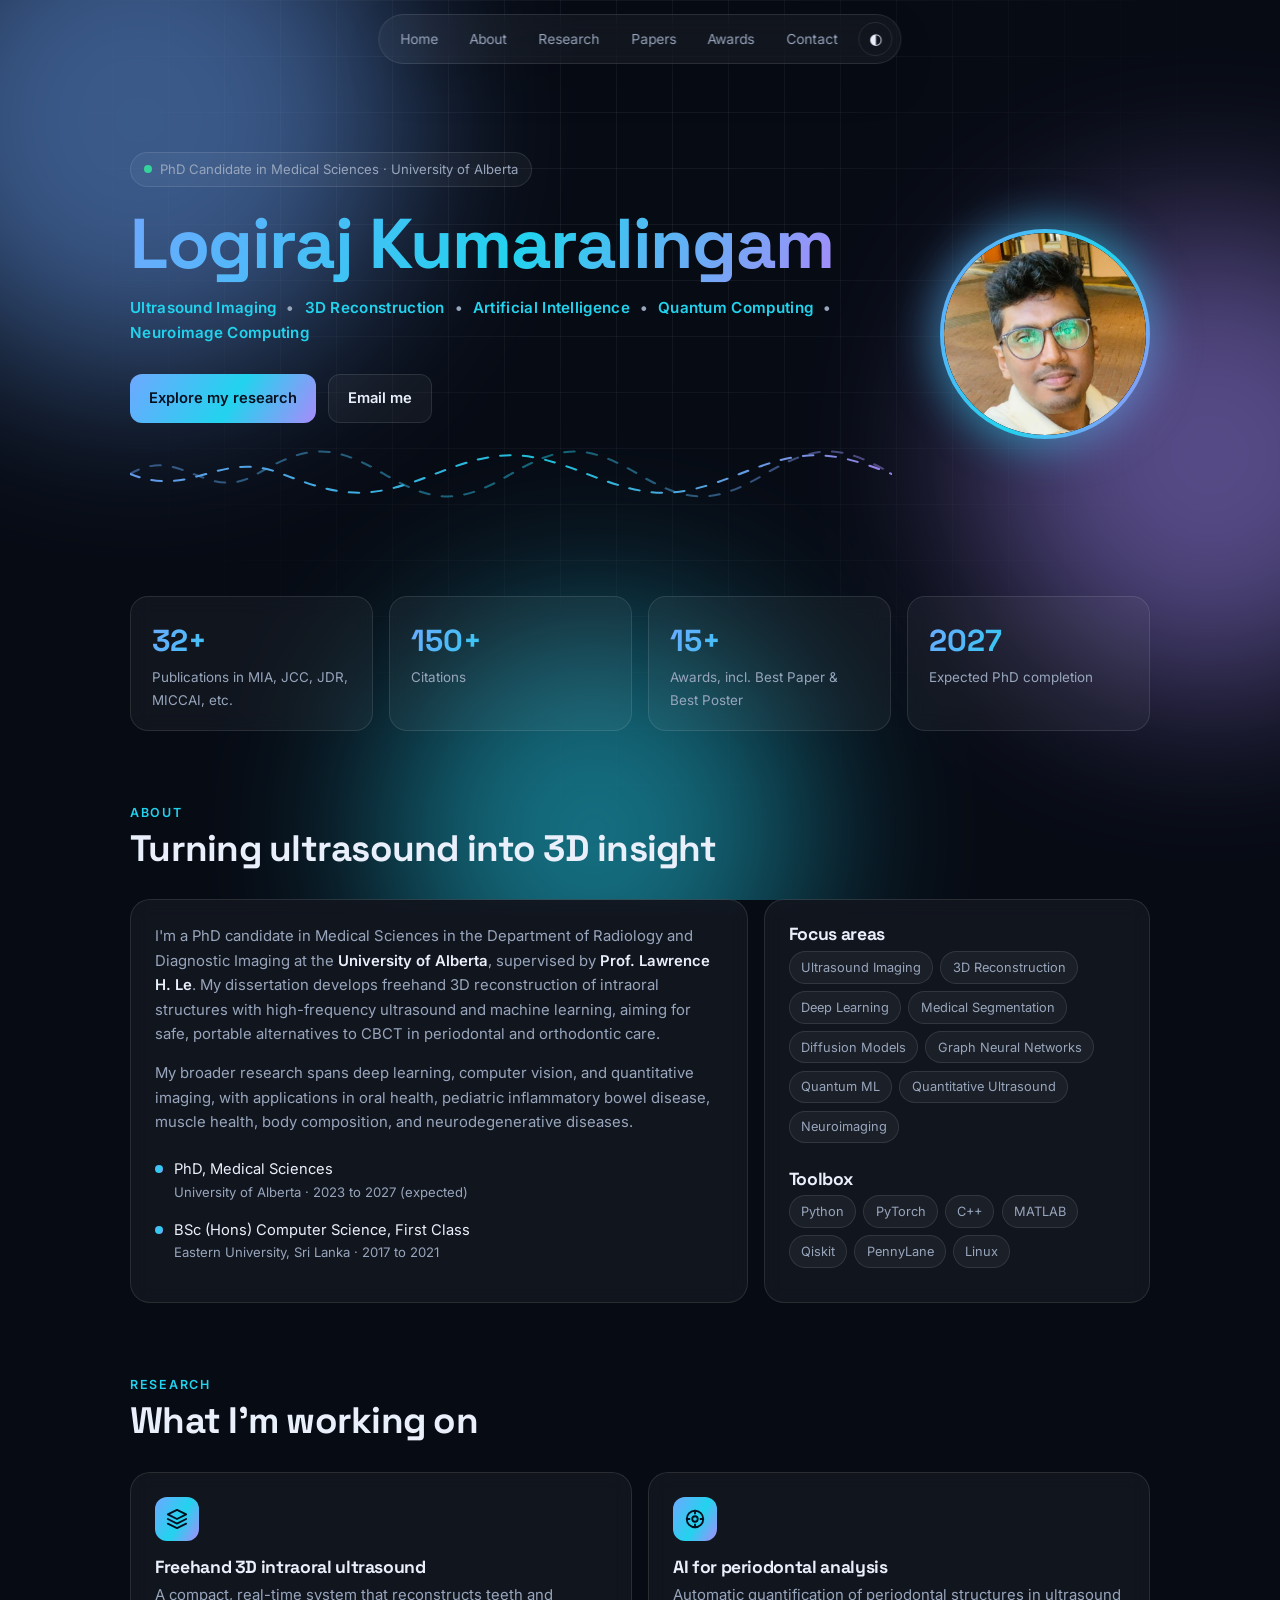
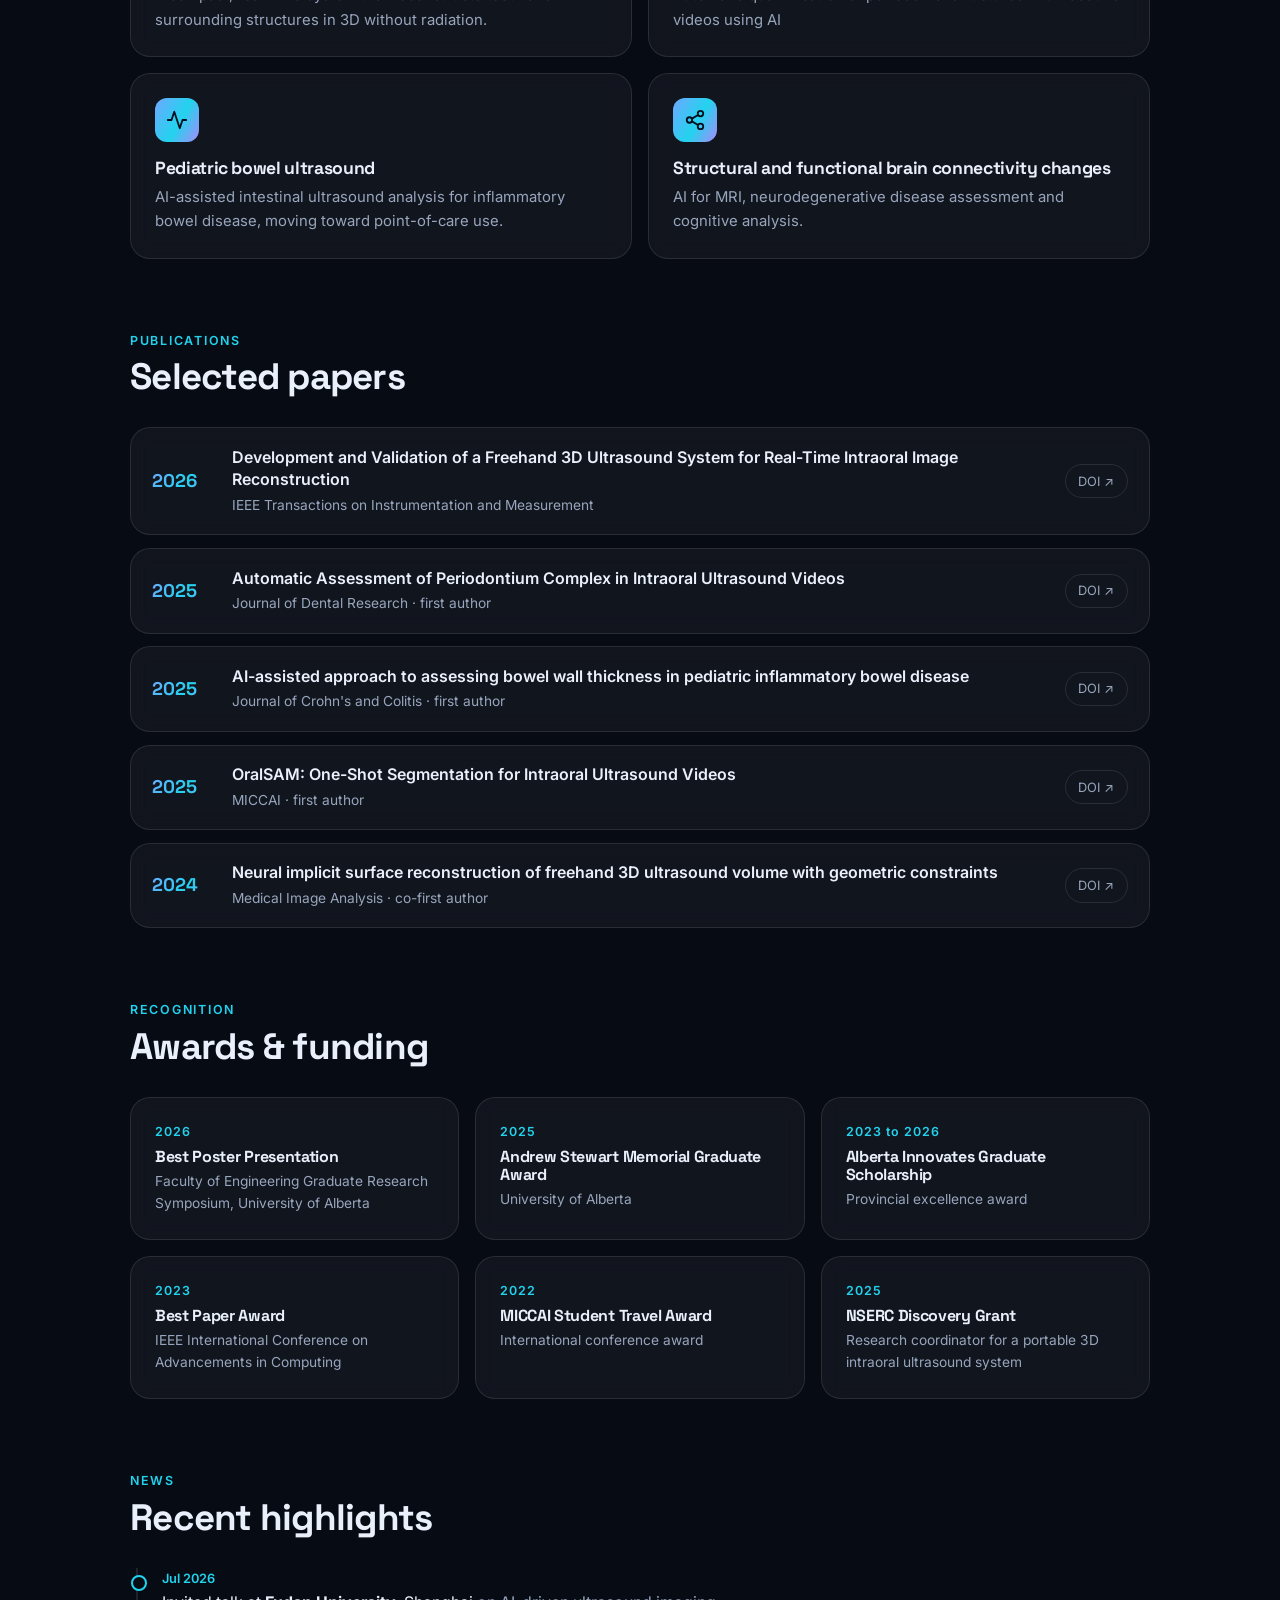
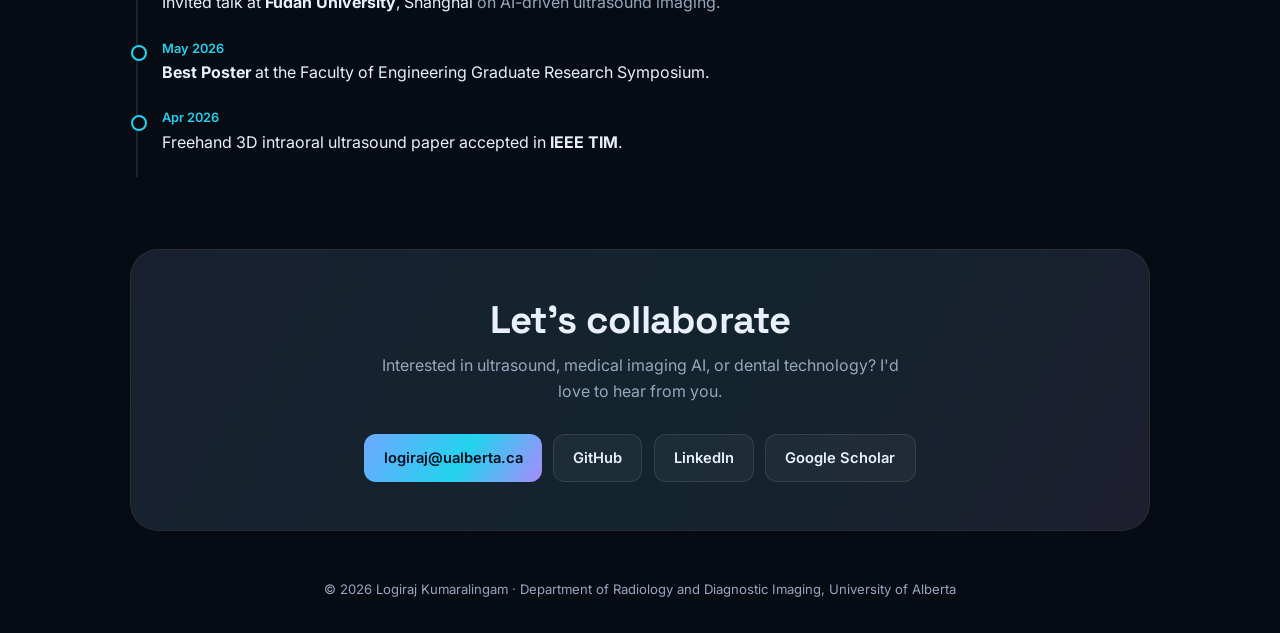
==== index.html @ ebb17bb2 "index.html" ====
<!DOCTYPE html>
<html lang="en" data-theme="dark">
<head>
  <meta charset="utf-8">
  <meta name="viewport" content="width=device-width, initial-scale=1">
  <title>Logiraj Kumaralingam | PhD Candidate, AI &amp; Ultrasound Imaging</title>
  <meta name="description" content="PhD candidate at the University of Alberta building AI-driven 3D ultrasound imaging for radiation-free dental and pediatric diagnostics.">
  <meta name="google-site-verification" content="google97b66a019ca4ea58.html">
  <meta property="og:title" content="Logiraj Kumaralingam | PhD Candidate">
  <meta property="og:description" content="AI-driven 3D ultrasound imaging at the University of Alberta.">
  <link rel="icon" href="data:image/svg+xml,<svg xmlns='http://www.w3.org/2000/svg' viewBox='0 0 100 100'><circle cx='50' cy='50' r='46' fill='%232563eb'/><path d='M22 50 C30 28 38 72 50 50 C62 28 70 72 78 50' stroke='white' stroke-width='7' stroke-linecap='round' fill='none'/></svg>">
  <link rel="preconnect" href="https://fonts.googleapis.com">
  <link rel="preconnect" href="https://fonts.gstatic.com" crossorigin>
  <link href="https://fonts.googleapis.com/css2?family=Inter:wght@400;500;600&family=Space+Grotesk:wght@500;700&display=swap" rel="stylesheet">
  <link rel="stylesheet" href="style.css">
  <script>
    try { var t = localStorage.getItem("theme"); if (t) document.documentElement.setAttribute("data-theme", t); } catch (e) {}
  </script>
</head>
<body>
  <div class="bg-mesh"><i></i></div>
  <div class="bg-grid"></div>

  <nav class="nav" aria-label="Main">
    <a class="link" href="#top">Home</a>
    <a class="link" href="#about">About</a>
    <a class="link" href="#research">Research</a>
    <a class="link" href="#publications">Papers</a>
    <a class="link hide-m" href="#recognition">Awards</a>
    <a class="link hide-m" href="#contact">Contact</a>
    <button class="theme" id="theme" aria-label="Toggle light and dark mode">&#9680;</button>
  </nav>

  <main class="wrap" id="top">

    <!-- HERO -->
    <header class="hero">
      <div>
        <span class="eyebrow"><span class="dot"></span> PhD Candidate in Medical Sciences &middot; University of Alberta</span>
        <h1><span class="grad-text">Logiraj Kumaralingam</span></h1>
        
         <p class="tagline">Ultrasound Imaging <span>&bull;</span> 3D Reconstruction <span>&bull;</span> Artificial Intelligence <span>&bull;</span> Quantum Computing <span>&bull;</span> Neuroimage Computing</p>
      
        <div class="cta">
          <a class="btn primary" href="#research">Explore my research</a>
          <a class="btn" href="mailto:logiraj@ualberta.ca">Email me</a>
        </div>
        <svg class="wave" viewBox="0 0 600 70" preserveAspectRatio="none" aria-hidden="true">
          <defs>
            <linearGradient id="wg" x1="0" x2="1">
              <stop offset="0" stop-color="#6ea8ff"/><stop offset="0.55" stop-color="#22d3ee"/><stop offset="1" stop-color="#a78bfa"/>
            </linearGradient>
          </defs>
          <path d="M0 35 C40 5 60 65 100 35 S160 5 200 35 S260 65 300 35 S360 5 400 35 S460 65 500 35 S560 5 600 35"/>
          <path d="M0 35 C50 60 70 10 120 35 S190 60 240 35 S310 10 360 35 S430 60 480 35 S550 10 600 35"/>
        </svg>
      </div>

      <div class="avatar reveal">
        <div class="ring">
          <div class="face"><span class="grad-text">LK</span><img src="avatar.jpg" alt="Logiraj Kumaralingam" onerror="this.style.display='none'"></div>
        </div>
      </div>
    </header>

  <div class="stats reveal">
    <div class="stat"><div class="n">32+</div><div class="l">Publications in MIA, JCC, JDR, MICCAI, etc.</div></div>
    <div class="stat"><div class="n">150+</div><div class="l">Citations</div></div>
    <div class="stat"><div class="n">15+</div><div class="l">Awards, incl. Best Paper &amp; Best Poster</div></div>
    <div class="stat"><div class="n">2027</div><div class="l">Expected PhD completion</div></div>
  </div>

    <!-- ABOUT -->
    <section id="about">
      <div class="sec-head reveal"><div class="kicker">About</div><h2>Turning ultrasound into 3D insight</h2></div>
      <div class="bento">
        <div class="card about reveal">
          <p>
            I'm a PhD candidate in Medical Sciences in the Department of Radiology and Diagnostic Imaging at the <b>University of Alberta</b>, supervised by
            <b>Prof. Lawrence H. Le</b>. My dissertation develops freehand 3D reconstruction of intraoral
            structures with high-frequency ultrasound and machine learning, aiming for safe, portable
            alternatives to CBCT in periodontal and orthodontic care.
          </p>
          <p>
            My broader research spans deep learning, computer vision, and quantitative imaging, with applications in oral health, pediatric inflammatory bowel disease, muscle health, body composition, and neurodegenerative diseases.
          </p>
          <ul class="edu">
            <li>PhD, Medical Sciences <small>University of Alberta &middot; 2023 to 2027 (expected)</small></li>
            <li>BSc (Hons) Computer Science, First Class <small>Eastern University, Sri Lanka &middot; 2017 to 2021</small></li>
          </ul>
        </div>
        <div class="card reveal">
          <h3>Focus areas</h3>
          <div class="chips">
            <span class="chip">Ultrasound Imaging</span>
            <span class="chip">3D Reconstruction</span>
            <span class="chip">Deep Learning</span>
            <span class="chip">Medical Segmentation</span>
            <span class="chip">Diffusion Models</span>
            <span class="chip">Graph Neural Networks</span>
            <span class="chip">Quantum ML</span>
            <span class="chip">Quantitative Ultrasound</span>
             <span class="chip">Neuroimaging</span>
          </div>
          <h3 style="margin-top:1.6rem">Toolbox</h3>
          <div class="chips">
            <span class="chip">Python</span><span class="chip">PyTorch</span><span class="chip">C++</span>
            <span class="chip">MATLAB</span><span class="chip">Qiskit</span><span class="chip">PennyLane</span><span class="chip">Linux</span>
          </div>
        </div>
      </div>
    </section>

    <!-- RESEARCH -->
    <section id="research">
      <div class="sec-head reveal"><div class="kicker">Research</div><h2>What I'm working on</h2></div>
      <div class="grid4">
        <article class="card reveal">
          <div class="icon"><svg viewBox="0 0 24 24" fill="none" stroke="currentColor" stroke-width="2" stroke-linecap="round" stroke-linejoin="round"><path d="M12 2 2 7l10 5 10-5-10-5z"/><path d="m2 17 10 5 10-5"/><path d="m2 12 10 5 10-5"/></svg></div>
          <h3>Freehand 3D intraoral ultrasound</h3>
          <p>A compact, real-time system that reconstructs teeth and surrounding structures in 3D without radiation.</p>
        </article>
        <article class="card reveal">
          <div class="icon"><svg viewBox="0 0 24 24" fill="none" stroke="currentColor" stroke-width="2" stroke-linecap="round" stroke-linejoin="round"><circle cx="12" cy="12" r="9"/><circle cx="12" cy="12" r="3"/><path d="M12 3v3M12 18v3M3 12h3M18 12h3"/></svg></div>
          <h3>AI for periodontal analysis</h3>
          <p>Automatic quantification of periodontal structures in ultrasound videos using AI</p>
        </article>
        <article class="card reveal">
          <div class="icon"><svg viewBox="0 0 24 24" fill="none" stroke="currentColor" stroke-width="2" stroke-linecap="round" stroke-linejoin="round"><path d="M22 12h-4l-3 9L9 3l-3 9H2"/></svg></div>
          <h3>Pediatric bowel ultrasound</h3>
          <p>AI-assisted intestinal ultrasound analysis for inflammatory bowel disease, moving toward point-of-care use.</p>
        </article>
        <article class="card reveal">
          <div class="icon"><svg viewBox="0 0 24 24" fill="none" stroke="currentColor" stroke-width="2" stroke-linecap="round" stroke-linejoin="round"><circle cx="6" cy="12" r="3"/><circle cx="18" cy="5" r="3"/><circle cx="18" cy="19" r="3"/><path d="m8.6 13.5 6.8 4M15.4 6.5l-6.8 4"/></svg></div>
          <h3>Structural and functional brain connectivity changes </h3>
          <p>AI for MRI, neurodegenerative disease assessment and cognitive analysis.</p>
        </article>
      </div>
    </section>

    <!-- PUBLICATIONS -->
    <section id="publications">
      <div class="sec-head reveal"><div class="kicker">Publications</div><h2>Selected papers</h2></div>
      <div class="pubs">
        <a class="card pub reveal" href="https://doi.org/10.1109/TIM.2026.3690813" target="_blank" rel="noopener">
          <div class="yr">2026</div>
          <div><div class="t">Development and Validation of a Freehand 3D Ultrasound System for Real-Time Intraoral Image Reconstruction</div>
          <div class="v">IEEE Transactions on Instrumentation and Measurement</div></div>
          <span class="go">DOI &#8599;</span>
        </a>
        <a class="card pub reveal" href="https://doi.org/10.1177/00220345251387713" target="_blank" rel="noopener">
          <div class="yr">2025</div>
          <div><div class="t">Automatic Assessment of Periodontium Complex in Intraoral Ultrasound Videos</div>
          <div class="v">Journal of Dental Research &middot; first author</div></div>
          <span class="go">DOI &#8599;</span>
        </a>
        <a class="card pub reveal" href="https://doi.org/10.1093/ecco-jcc/jjaf037" target="_blank" rel="noopener">
          <div class="yr">2025</div>
          <div><div class="t">AI-assisted approach to assessing bowel wall thickness in pediatric inflammatory bowel disease</div>
          <div class="v">Journal of Crohn's and Colitis &middot; first author</div></div>
          <span class="go">DOI &#8599;</span>
        </a>
        <a class="card pub reveal" href="https://doi.org/10.1007/978-3-032-04981-0_37" target="_blank" rel="noopener">
          <div class="yr">2025</div>
          <div><div class="t">OralSAM: One-Shot Segmentation for Intraoral Ultrasound Videos</div>
          <div class="v">MICCAI &middot; first author</div></div>
          <span class="go">DOI &#8599;</span>
        </a>
        <a class="card pub reveal" href="https://doi.org/10.1016/j.media.2024.103305" target="_blank" rel="noopener">
          <div class="yr">2024</div>
          <div><div class="t">Neural implicit surface reconstruction of freehand 3D ultrasound volume with geometric constraints</div>
          <div class="v">Medical Image Analysis &middot; co-first author</div></div>
          <span class="go">DOI &#8599;</span>
        </a>
      </div>
    </section>

    <!-- RECOGNITION -->
    <section id="recognition">
      <div class="sec-head reveal"><div class="kicker">Recognition</div><h2>Awards &amp; funding</h2></div>
      <div class="recog">
        <div class="card reveal"><div class="y">2026</div><h3>Best Poster Presentation</h3><p>Faculty of Engineering Graduate Research Symposium, University of Alberta</p></div>
        <div class="card reveal"><div class="y">2025</div><h3>Andrew Stewart Memorial Graduate Award</h3><p>University of Alberta</p></div>
        <div class="card reveal"><div class="y">2023 to 2026</div><h3>Alberta Innovates Graduate Scholarship</h3><p>Provincial excellence award</p></div>
        <div class="card reveal"><div class="y">2023</div><h3>Best Paper Award</h3><p>IEEE International Conference on Advancements in Computing</p></div>
        <div class="card reveal"><div class="y">2022</div><h3>MICCAI Student Travel Award</h3><p>International conference award</p></div>
        <div class="card reveal"><div class="y">2025</div><h3>NSERC Discovery Grant</h3><p>Research coordinator for a portable 3D intraoral ultrasound system</p></div>
      </div>
    </section>

    <!-- NEWS -->
    <section id="news">
      <div class="sec-head reveal"><div class="kicker">News</div><h2>Recent highlights</h2></div>
      <ul class="news reveal">
        <li><div class="d">Jul 2026</div><div class="x">Invited talk at <b>Fudan University</b>, Shanghai <span>on AI-driven ultrasound imaging.</span></div></li>
        <li><div class="d">May 2026</div><div class="x"><b>Best Poster</b> at the Faculty of Engineering Graduate Research Symposium.</div></li>
        <li><div class="d">Apr 2026</div><div class="x">Freehand 3D intraoral ultrasound paper accepted in <b>IEEE TIM</b>.</div></li>
      </ul>
    </section>

    <!-- CONTACT -->
    <section id="contact">
      <div class="contact reveal">
        <h2>Let's collaborate</h2>
        <p>Interested in ultrasound, medical imaging AI, or dental technology? I'd love to hear from you.</p>
        <div class="cta">
          <a class="btn primary" href="mailto:logiraj@ualberta.ca">logiraj@ualberta.ca</a>
          <a class="btn" href="https://github.com/BioMedCom" target="_blank" rel="noopener">GitHub</a>
          <a class="btn" href="https://www.linkedin.com/in/logiraj" target="_blank" rel="noopener">LinkedIn</a>
          <a class="btn" href="https://scholar.google.com/scholar?q=Logiraj+Kumaralingam" target="_blank" rel="noopener">Google Scholar</a>
        </div>
      </div>
    </section>
  </main>

  <footer>&copy; 2026 Logiraj Kumaralingam &middot; Department of Radiology and Diagnostic Imaging, University of Alberta</footer>

  <script>
    // Theme toggle
    var root = document.documentElement;
    document.getElementById("theme").addEventListener("click", function () {
      var next = root.getAttribute("data-theme") === "dark" ? "light" : "dark";
      root.setAttribute("data-theme", next);
      try { localStorage.setItem("theme", next); } catch (e) {}
    });
    // Scroll reveal
    var els = document.querySelectorAll(".reveal");
    if ("IntersectionObserver" in window) {
      var io = new IntersectionObserver(function (entries) {
        entries.forEach(function (e) { if (e.isIntersecting) { e.target.classList.add("in"); io.unobserve(e.target); } });
      }, { threshold: 0.12 });
      els.forEach(function (el) { io.observe(el); });
    } else { els.forEach(function (el) { el.classList.add("in"); }); }
  </script>
</body>
</html>
---- style.css ----
:root {
  --bg: #070b14;
  --bg-2: #0c1322;
  --card: rgba(255, 255, 255, 0.045);
  --card-hover: rgba(255, 255, 255, 0.08);
  --border: rgba(255, 255, 255, 0.10);
  --text: #eaf0fb;
  --muted: #98a6bd;
  --a1: #6ea8ff;
  --a2: #22d3ee;
  --a3: #a78bfa;
  --grad: linear-gradient(120deg, var(--a1), var(--a2) 55%, var(--a3));
  --shadow: 0 20px 50px -20px rgba(0, 0, 0, 0.6);
}
:root[data-theme="light"] {
  --bg: #f6f8fc;
  --bg-2: #ffffff;
  --card: rgba(255, 255, 255, 0.75);
  --card-hover: #ffffff;
  --border: rgba(20, 30, 60, 0.10);
  --text: #121a2b;
  --muted: #56627a;
  --a1: #2563eb;
  --a2: #0891b2;
  --a3: #7c3aed;
  --shadow: 0 20px 40px -24px rgba(30, 50, 100, 0.35);
}

* { box-sizing: border-box; margin: 0; padding: 0; }
html { scroll-behavior: smooth; scroll-padding-top: 80px; }
body {
  font-family: "Inter", system-ui, -apple-system, "Segoe UI", Roboto, sans-serif;
  background: var(--bg);
  color: var(--text);
  line-height: 1.65;
  -webkit-font-smoothing: antialiased;
  overflow-x: hidden;
}
h1, h2, h3 { font-family: "Space Grotesk", "Inter", sans-serif; letter-spacing: -0.02em; line-height: 1.15; }
a { color: inherit; text-decoration: none; }

/* Animated mesh background */
.bg-mesh { position: fixed; inset: 0; z-index: -1; overflow: hidden; background: var(--bg); }
.bg-mesh::before, .bg-mesh::after, .bg-mesh i {
  content: ""; position: absolute; border-radius: 50%; filter: blur(90px); opacity: 0.5;
}
.bg-mesh::before { width: 520px; height: 520px; background: var(--a1); top: -140px; left: -120px; animation: float 18s ease-in-out infinite; }
.bg-mesh::after { width: 460px; height: 460px; background: var(--a3); top: 25%; right: -160px; animation: float 22s ease-in-out infinite reverse; }
.bg-mesh i { width: 420px; height: 420px; background: var(--a2); bottom: -140px; left: 30%; animation: float 26s ease-in-out infinite; }
:root[data-theme="light"] .bg-mesh::before,
:root[data-theme="light"] .bg-mesh::after,
:root[data-theme="light"] .bg-mesh i { opacity: 0.22; }
.bg-grid {
  position: fixed; inset: 0; z-index: -1; pointer-events: none;
  background-image: linear-gradient(var(--border) 1px, transparent 1px), linear-gradient(90deg, var(--border) 1px, transparent 1px);
  background-size: 56px 56px;
  mask-image: radial-gradient(ellipse at 50% 20%, #000 10%, transparent 70%);
  -webkit-mask-image: radial-gradient(ellipse at 50% 20%, #000 10%, transparent 70%);
  opacity: 0.55;
}
@keyframes float { 0%,100% { transform: translate(0,0) scale(1); } 50% { transform: translate(40px, 30px) scale(1.08); } }

/* Nav */
.nav {
  position: fixed; top: 14px; left: 50%; transform: translateX(-50%); z-index: 50;
  display: flex; align-items: center; gap: 0.25rem;
  padding: 0.4rem 0.5rem; border-radius: 999px;
  background: var(--card); border: 1px solid var(--border);
  backdrop-filter: blur(16px); -webkit-backdrop-filter: blur(16px);
  box-shadow: var(--shadow); max-width: calc(100vw - 24px);
}
.nav a.link { padding: 0.4rem 0.85rem; border-radius: 999px; font-size: 0.86rem; color: var(--muted); transition: 0.2s; white-space: nowrap; }
.nav a.link:hover, .nav a.link.active { color: var(--text); background: var(--card-hover); }
.nav .theme {
  margin-left: 0.2rem; width: 34px; height: 34px; border-radius: 50%; border: 1px solid var(--border);
  background: transparent; color: var(--text); cursor: pointer; font-size: 0.95rem;
}
.nav .theme:hover { background: var(--card-hover); }

.wrap { max-width: 1060px; margin: 0 auto; padding: 0 1.25rem; }

/* Hero */
.hero { padding: 9.5rem 0 3rem; display: grid; grid-template-columns: 1fr auto; gap: 3rem; align-items: center; }
.eyebrow {
  display: inline-flex; align-items: center; gap: 0.5rem; font-size: 0.82rem; color: var(--muted);
  padding: 0.35rem 0.8rem; border: 1px solid var(--border); border-radius: 999px; background: var(--card);
}
.dot { width: 8px; height: 8px; border-radius: 50%; background: #34d399; box-shadow: 0 0 0 0 rgba(52,211,153,.6); animation: pulse 2s infinite; }
@keyframes pulse { 70% { box-shadow: 0 0 0 9px rgba(52,211,153,0); } 100% { box-shadow: 0 0 0 0 rgba(52,211,153,0); } }
.hero h1 { font-size: clamp(2.5rem, 7vw, 4.4rem); margin: 1.1rem 0 0.6rem; }
.grad-text { background: var(--grad); -webkit-background-clip: text; background-clip: text; color: transparent; }
.hero .sub { font-size: clamp(1.05rem, 2.2vw, 1.3rem); color: var(--muted); max-width: 640px; }
.hero .sub b { color: var(--text); font-weight: 600; }
.cta { display: flex; flex-wrap: wrap; gap: 0.7rem; margin-top: 1.8rem; }
.btn {
  display: inline-flex; align-items: center; gap: 0.5rem; padding: 0.7rem 1.2rem; border-radius: 12px;
  font-size: 0.92rem; font-weight: 600; border: 1px solid var(--border); background: var(--card); transition: 0.25s;
}
.btn:hover { transform: translateY(-2px); background: var(--card-hover); border-color: var(--a1); }
.btn.primary { background: var(--grad); color: #04101f; border: none; }
.btn.primary:hover { filter: brightness(1.08); box-shadow: 0 10px 30px -10px var(--a1); }

.tagline { margin: 0.2rem 0 1rem; font-weight: 600; font-size: 0.95rem; color: var(--a2); letter-spacing: 0.02em; }
.tagline span { color: var(--muted); margin: 0 0.35rem; }

.avatar { position: relative; width: 210px; height: 210px; }
.avatar::before {
  content: ""; position: absolute; inset: -8px; border-radius: 50%; background: var(--grad); filter: blur(22px); opacity: 0.55;
}
.avatar .ring {
  position: relative; width: 100%; height: 100%; border-radius: 50%; padding: 4px; background: var(--grad);
}
.avatar .face {
  width: 100%; height: 100%; border-radius: 50%; background: var(--bg-2); display: grid; place-items: center;
  font-family: "Space Grotesk", sans-serif; font-size: 3.6rem; font-weight: 700; overflow: hidden;
}
.avatar .face { position: relative; }
.avatar img { position: absolute; inset: 0; width: 100%; height: 100%; object-fit: cover; border-radius: 50%; }

.wave { width: 100%; height: 70px; margin-top: 1rem; opacity: 0.9; }
.wave path { fill: none; stroke: url(#wg); stroke-width: 2; stroke-linecap: round; stroke-dasharray: 8 10; animation: dash 3s linear infinite; }
.wave path:nth-child(2) { opacity: 0.5; animation-duration: 5s; }
@keyframes dash { to { stroke-dashoffset: -180; } }

/* Stats */
.stats { display: grid; grid-template-columns: repeat(4, 1fr); gap: 1rem; margin-top: 2rem; }
.stat { padding: 1.2rem 1.3rem; border-radius: 18px; background: var(--card); border: 1px solid var(--border); backdrop-filter: blur(10px); }
.stat .n { font-family: "Space Grotesk", sans-serif; font-size: 1.9rem; font-weight: 700; background: var(--grad); -webkit-background-clip: text; background-clip: text; color: transparent; }
.stat .l { font-size: 0.84rem; color: var(--muted); }

/* Sections */
section { padding: 4.5rem 0 0; }
.sec-head { margin-bottom: 1.8rem; }
.sec-head .kicker { font-size: 0.78rem; text-transform: uppercase; letter-spacing: 0.14em; color: var(--a2); font-weight: 600; }
.sec-head h2 { font-size: clamp(1.7rem, 4vw, 2.3rem); margin-top: 0.3rem; }

.card {
  background: var(--card); border: 1px solid var(--border); border-radius: 20px; padding: 1.5rem;
  backdrop-filter: blur(10px); -webkit-backdrop-filter: blur(10px); transition: 0.3s;
}
.card:hover { transform: translateY(-4px); background: var(--card-hover); border-color: color-mix(in srgb, var(--a1) 50%, var(--border)); }

/* About bento */
.bento { display: grid; grid-template-columns: 1.6fr 1fr; gap: 1rem; }
.bento .about p { color: var(--muted); margin-bottom: 0.9rem; }
.bento .about p b { color: var(--text); font-weight: 600; }
.bento h3 { font-size: 1.05rem; margin-bottom: 0.9rem; }
.chips { display: flex; flex-wrap: wrap; gap: 0.45rem; }
.chip { font-size: 0.8rem; padding: 0.3rem 0.7rem; border-radius: 999px; border: 1px solid var(--border); background: var(--card); color: var(--muted); }
.edu { list-style: none; margin-top: 1.4rem; }
.edu li { position: relative; padding-left: 1.2rem; margin-bottom: 0.9rem; font-size: 0.92rem; }
.edu li::before { content: ""; position: absolute; left: 0; top: 0.55em; width: 8px; height: 8px; border-radius: 50%; background: var(--grad); }
.edu small { display: block; color: var(--muted); font-size: 0.82rem; }

/* Research */
.grid4 { display: grid; grid-template-columns: repeat(2, 1fr); gap: 1rem; }
.icon { width: 44px; height: 44px; border-radius: 12px; display: grid; place-items: center; background: var(--grad); color: #04101f; margin-bottom: 1rem; }
.icon svg { width: 22px; height: 22px; }
.card h3 { font-size: 1.1rem; margin-bottom: 0.4rem; }
.card p { color: var(--muted); font-size: 0.93rem; }

/* Publications */
.pubs { display: grid; gap: 0.8rem; }
.pub { display: grid; grid-template-columns: 64px 1fr auto; gap: 1rem; align-items: center; padding: 1.1rem 1.3rem; }
.pub .yr { font-family: "Space Grotesk", sans-serif; font-weight: 700; font-size: 1.15rem; background: var(--grad); -webkit-background-clip: text; background-clip: text; color: transparent; }
.pub .t { font-weight: 600; line-height: 1.4; }
.pub .v { color: var(--muted); font-size: 0.86rem; margin-top: 0.2rem; }
.pub .go { font-size: 0.8rem; padding: 0.35rem 0.8rem; border: 1px solid var(--border); border-radius: 999px; color: var(--muted); white-space: nowrap; }
.pub:hover .go { color: var(--text); border-color: var(--a1); }
.more { margin-top: 1.2rem; text-align: center; }

/* Recognition */
.recog { display: grid; grid-template-columns: repeat(3, 1fr); gap: 1rem; }
.recog .card .y { font-size: 0.78rem; color: var(--a2); font-weight: 600; letter-spacing: 0.08em; }
.recog .card h3 { font-size: 1rem; margin: 0.35rem 0 0.2rem; }
.recog .card p { font-size: 0.86rem; }

/* News */
.news { list-style: none; border-left: 2px solid var(--border); margin-left: 6px; }
.news li { position: relative; padding: 0 0 1.4rem 1.5rem; }
.news li::before { content: ""; position: absolute; left: -7px; top: 0.45em; width: 12px; height: 12px; border-radius: 50%; background: var(--bg); border: 2px solid var(--a2); }
.news .d { font-size: 0.8rem; color: var(--a2); font-weight: 600; }
.news .x { color: var(--text); }
.news .x span { color: var(--muted); }

/* Contact */
.contact { text-align: center; padding: 3rem 1.5rem; border-radius: 28px; background: var(--card); border: 1px solid var(--border); position: relative; overflow: hidden; }
.contact::before { content: ""; position: absolute; inset: 0; background: var(--grad); opacity: 0.08; }
.contact > * { position: relative; }
.contact h2 { font-size: clamp(1.7rem, 4vw, 2.4rem); margin-bottom: 0.6rem; }
.contact p { color: var(--muted); max-width: 520px; margin: 0 auto 1.4rem; }
.contact .cta { justify-content: center; }

footer { text-align: center; color: var(--muted); font-size: 0.82rem; padding: 3rem 1rem 2rem; }

/* Reveal */
.reveal { opacity: 0; transform: translateY(22px); transition: opacity 0.7s ease, transform 0.7s ease; }
.reveal.in { opacity: 1; transform: none; }
@media (prefers-reduced-motion: reduce) {
  .reveal { opacity: 1; transform: none; transition: none; }
  .bg-mesh::before, .bg-mesh::after, .bg-mesh i, .wave path, .dot { animation: none; }
}

@media (max-width: 860px) {
  .hero { grid-template-columns: 1fr; padding-top: 8rem; text-align: left; }
  .avatar { width: 150px; height: 150px; order: -1; }
  .avatar .face { font-size: 2.6rem; }
  .stats { grid-template-columns: repeat(2, 1fr); }
  .bento, .grid4, .recog { grid-template-columns: 1fr; }
  .pub { grid-template-columns: 1fr; gap: 0.5rem; }
  .pub .go { justify-self: start; }
  .nav a.link.hide-m { display: none; }
}
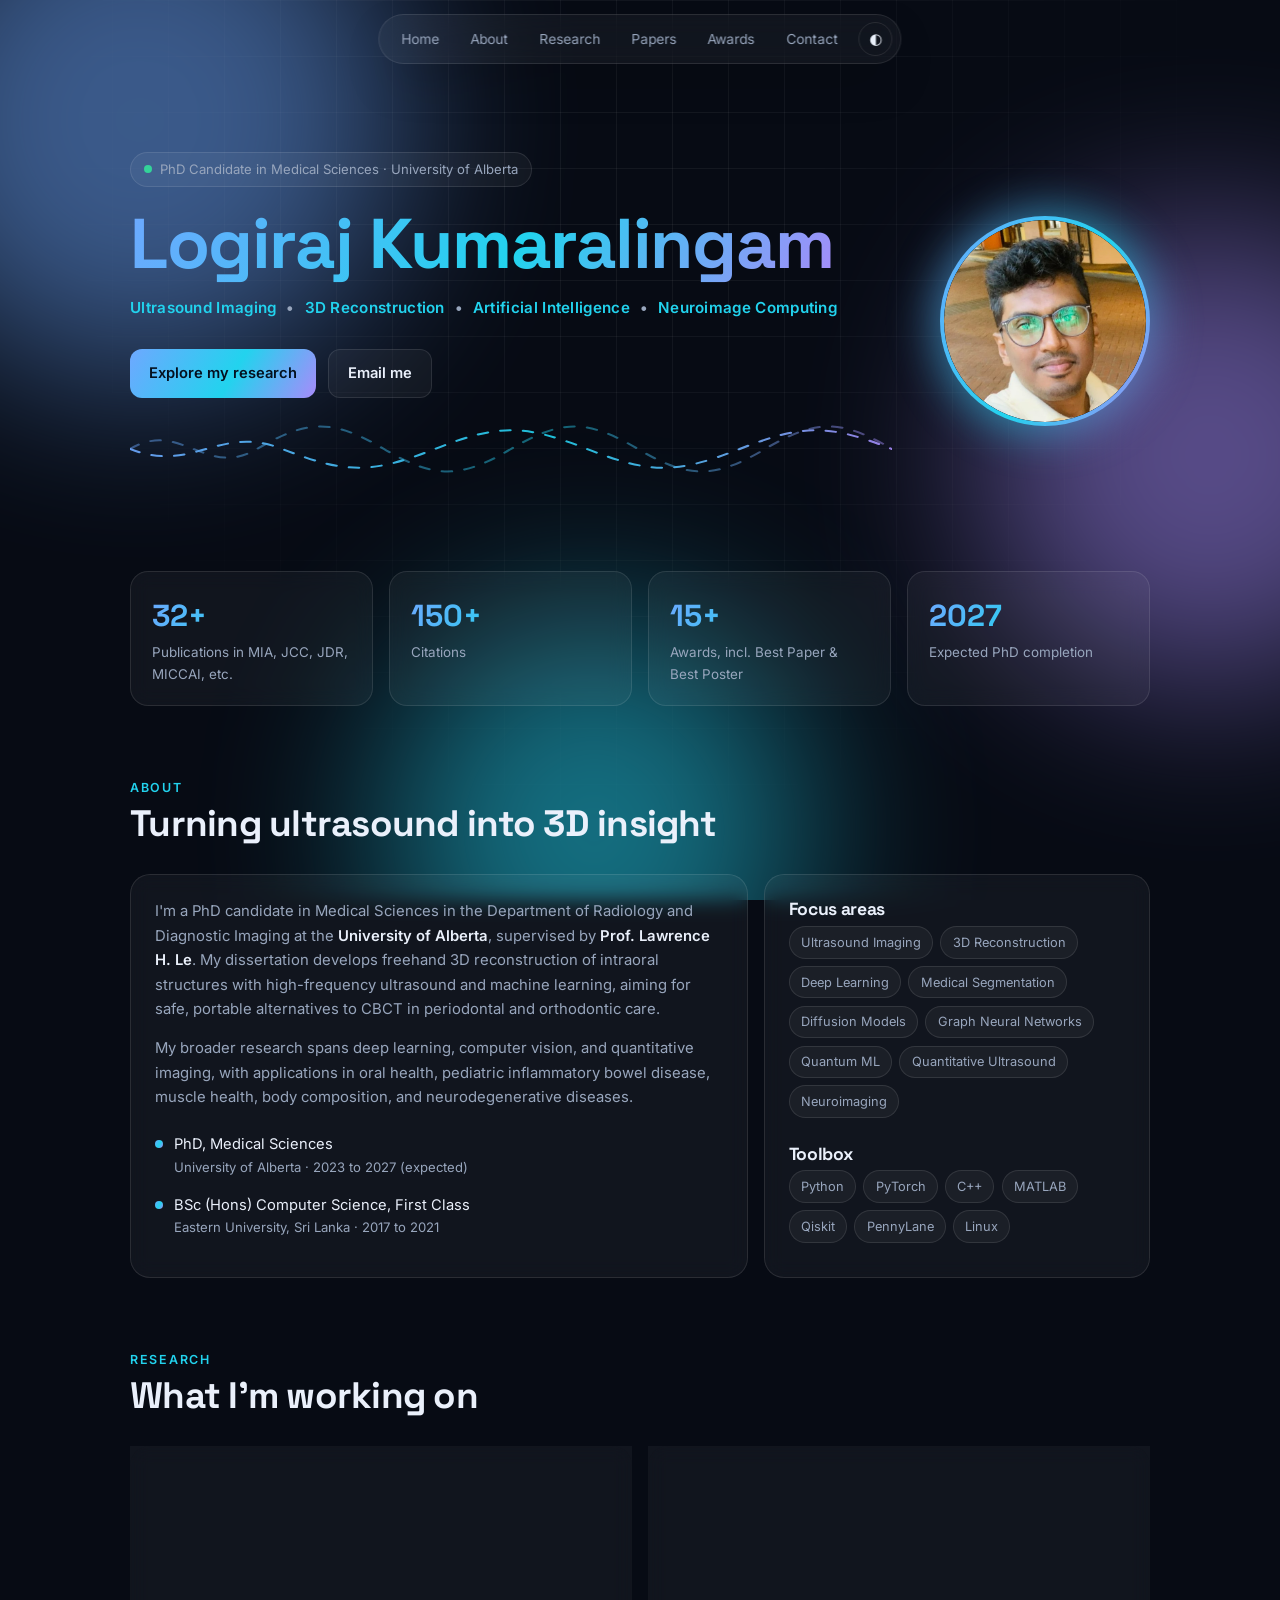
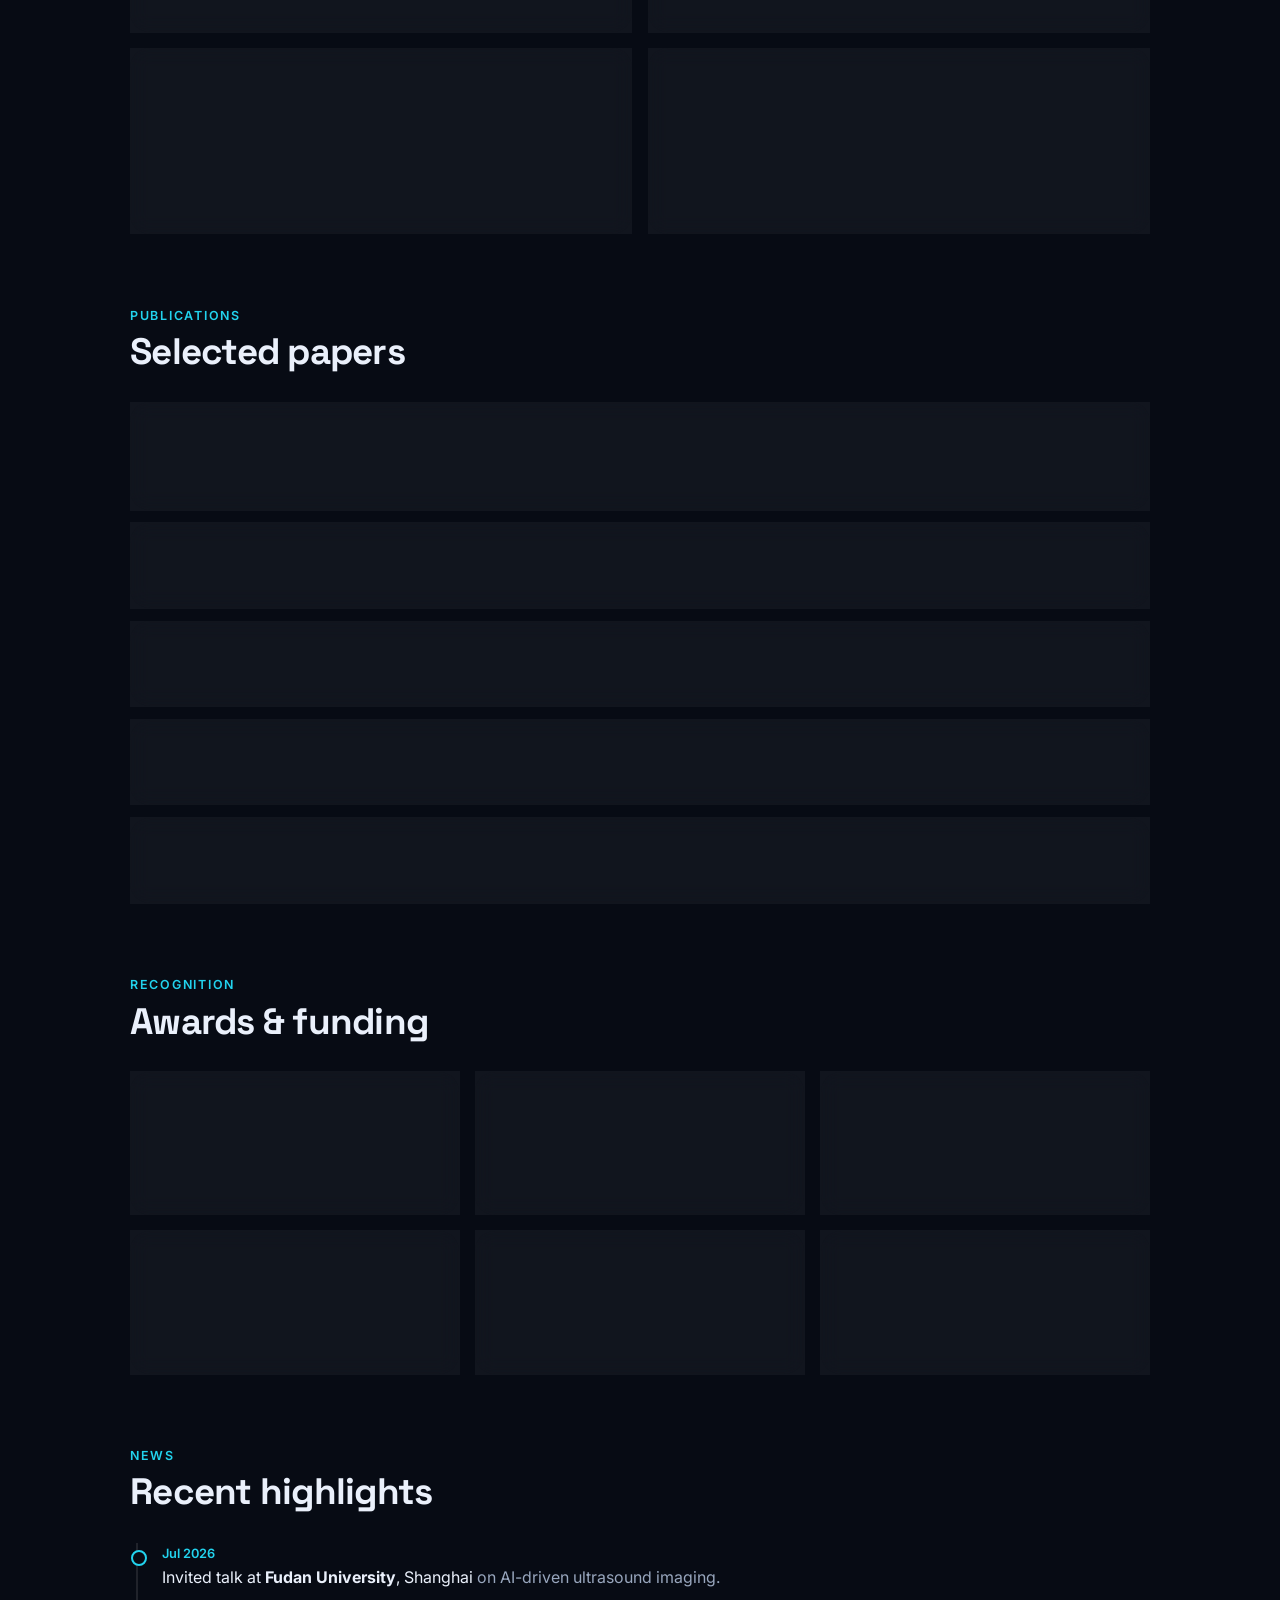
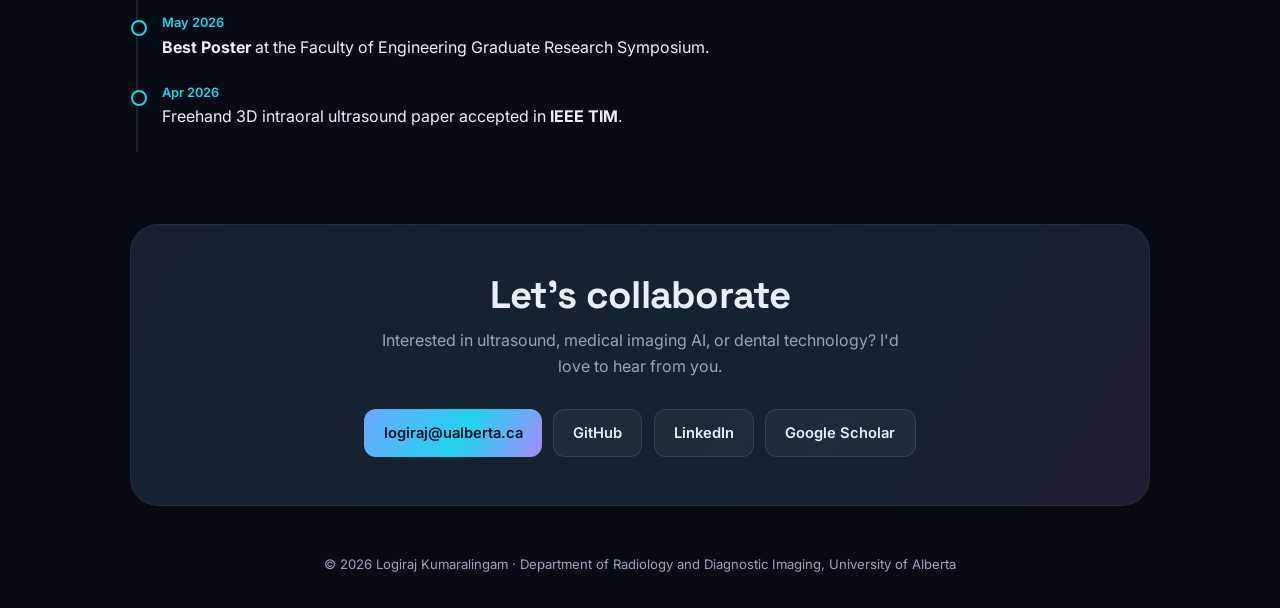
==== commit 16c67897: "index.html" ====
--- a/index.html
+++ b/index.html
@@ -39,7 +39,7 @@
         <span class="eyebrow"><span class="dot"></span> PhD Candidate in Medical Sciences &middot; University of Alberta</span>
         <h1><span class="grad-text">Logiraj Kumaralingam</span></h1>
         
-         <p class="tagline">Ultrasound Imaging <span>&bull;</span> 3D Reconstruction <span>&bull;</span> Artificial Intelligence <span>&bull;</span> Quantum Computing <span>&bull;</span> Neuroimage Computing</p>
+         <p class="tagline">Ultrasound Imaging <span>&bull;</span> 3D Reconstruction <span>&bull;</span> Artificial Intelligence <span>&bull;</span> Neuroimage Computing</p>
       
         <div class="cta">
           <a class="btn primary" href="#research">Explore my research</a>
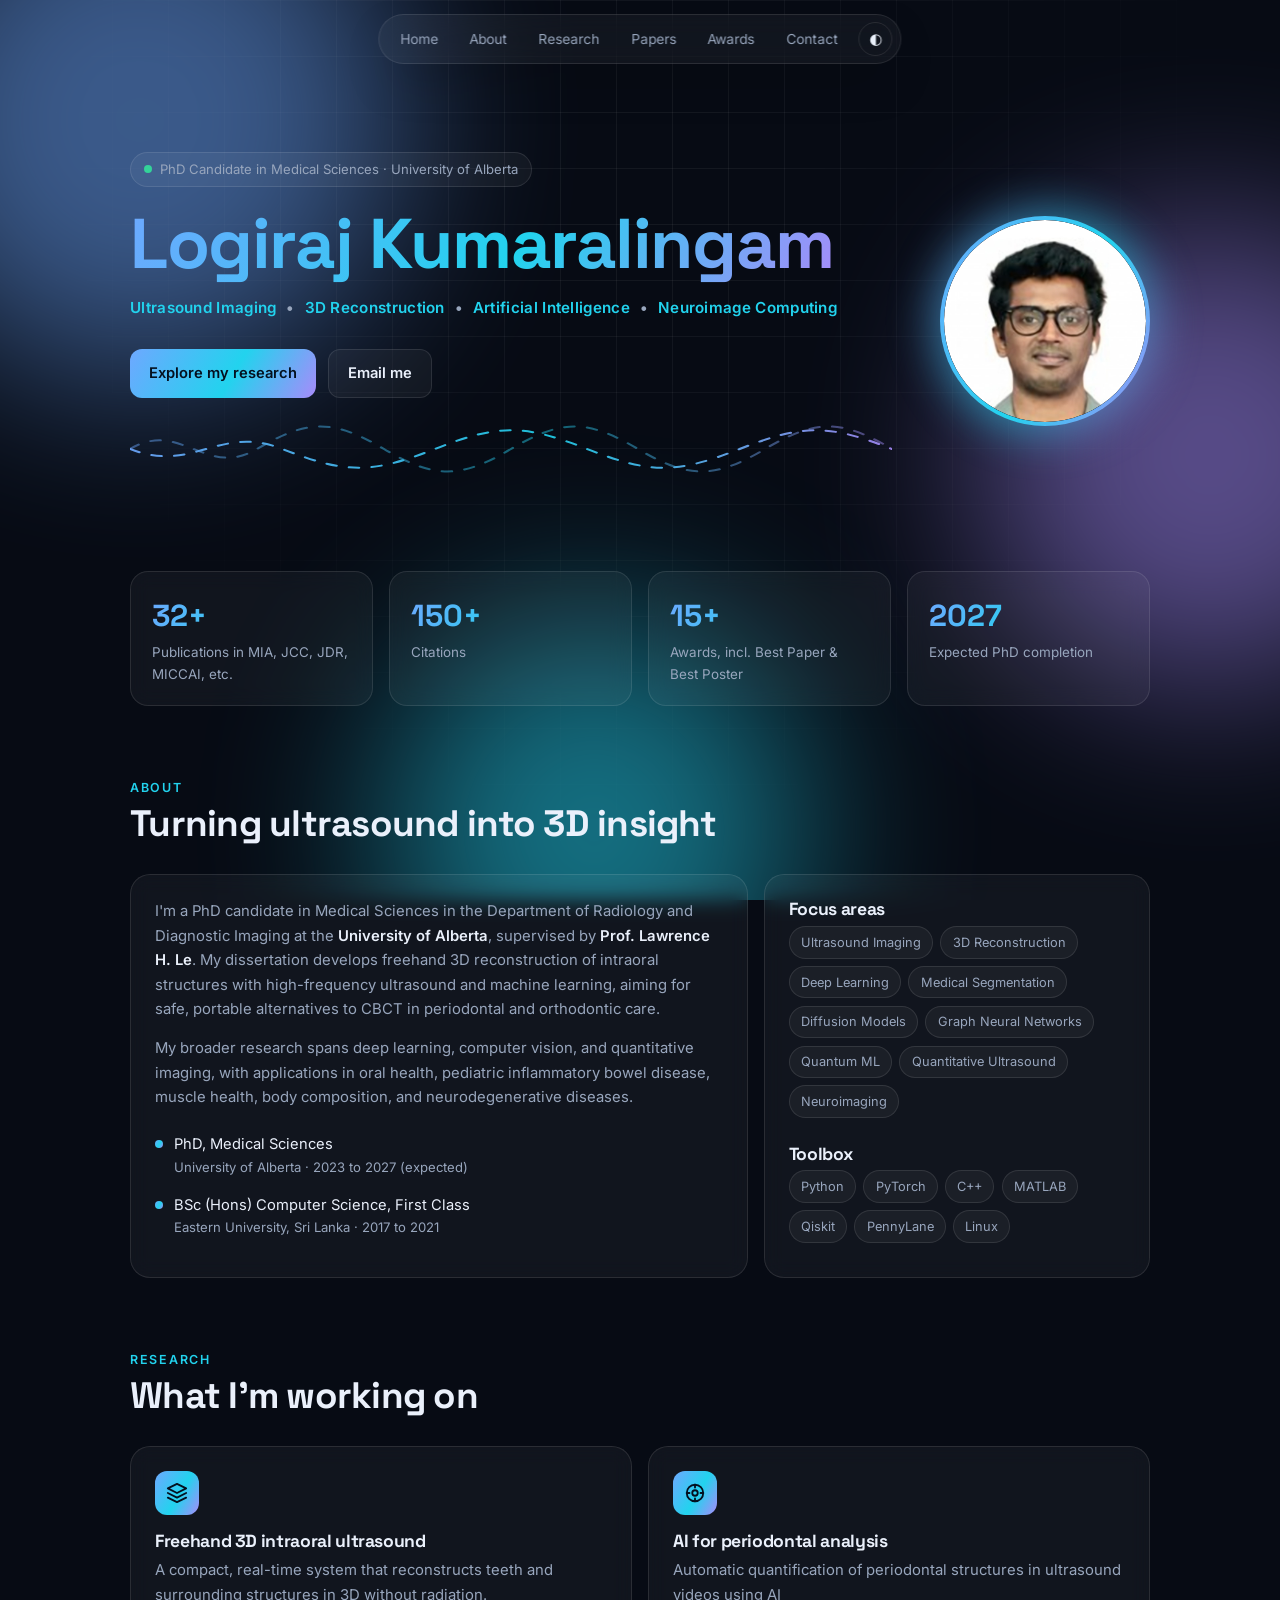
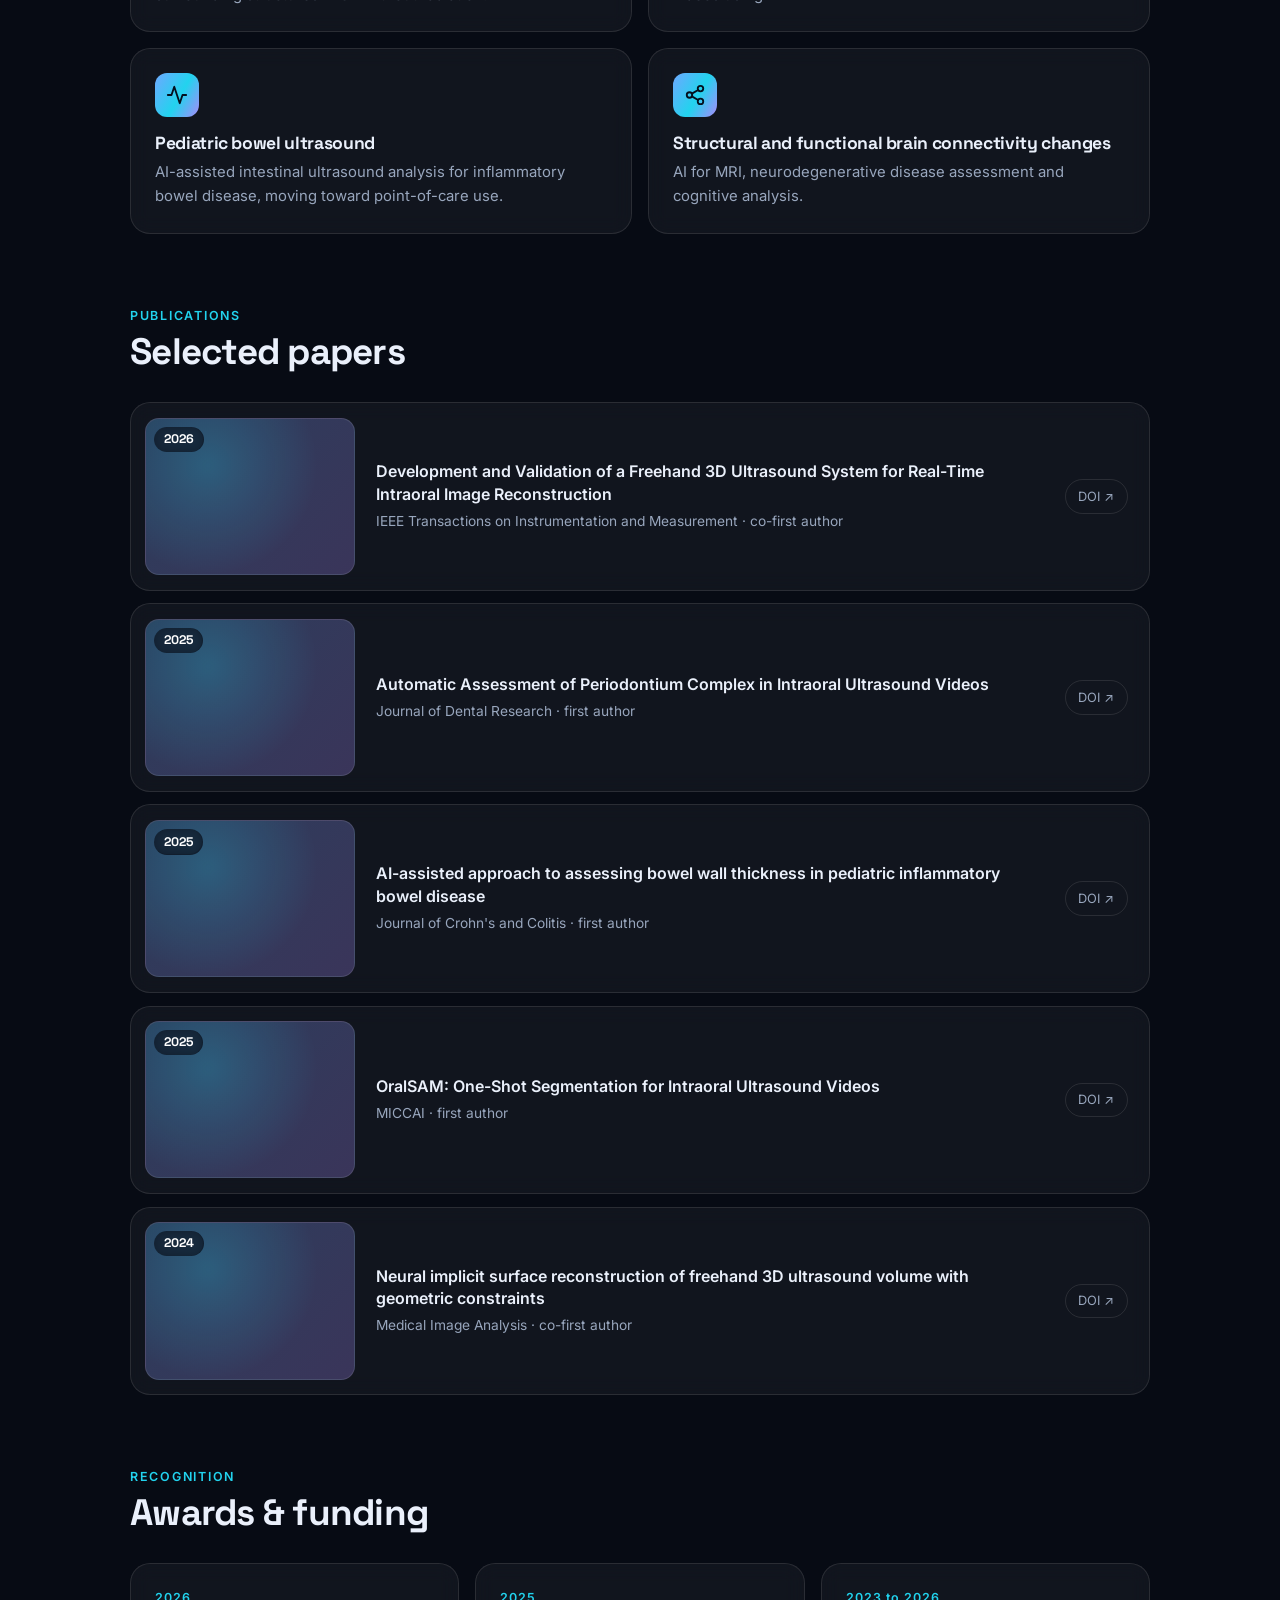
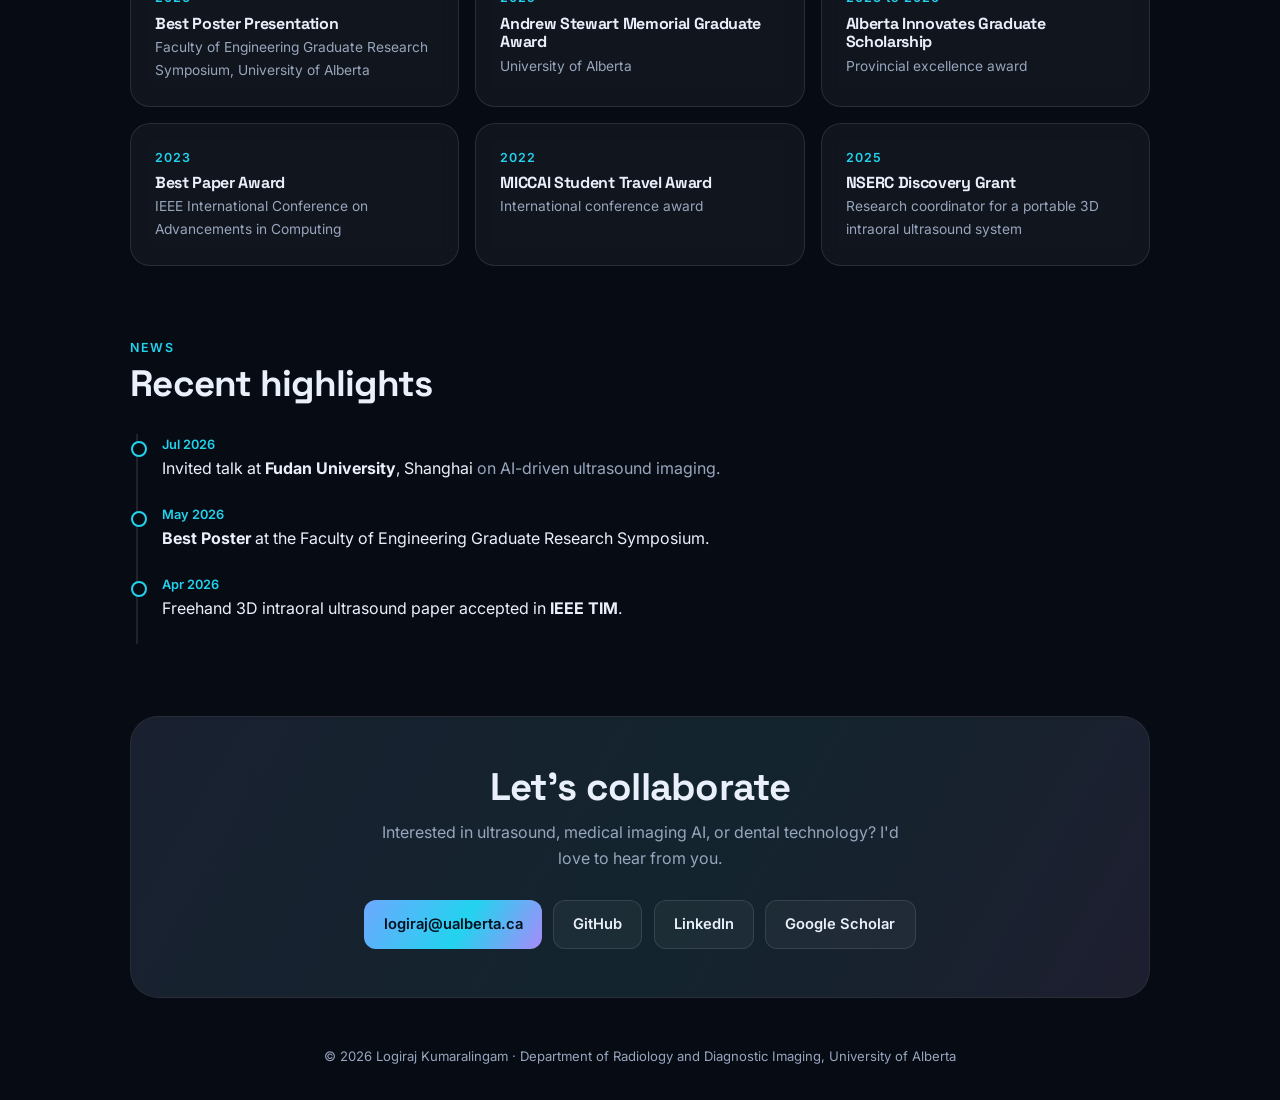
==== commit e28c3e9d: "Add files via upload" ====
--- a/index.html
+++ b/index.html
@@ -143,33 +143,58 @@
       <div class="sec-head reveal"><div class="kicker">Publications</div><h2>Selected papers</h2></div>
       <div class="pubs">
         <a class="card pub reveal" href="https://doi.org/10.1109/TIM.2026.3690813" target="_blank" rel="noopener">
-          <div class="yr">2026</div>
-          <div><div class="t">Development and Validation of a Freehand 3D Ultrasound System for Real-Time Intraoral Image Reconstruction</div>
-          <div class="v">IEEE Transactions on Instrumentation and Measurement</div></div>
+          <div class="fig">
+            <img src="figures/paper1.jpg" alt="Key figure from: Development and Validation of a Freehand 3D Ultrasound System for Real-Time Intraoral Image Reconstruction" loading="lazy" onerror="this.remove()">
+            <span class="yr">2026</span>
+          </div>
+          <div class="info">
+            <div class="t">Development and Validation of a Freehand 3D Ultrasound System for Real-Time Intraoral Image Reconstruction</div>
+            <div class="v">IEEE Transactions on Instrumentation and Measurement &middot; co-first author</div>
+          </div>
           <span class="go">DOI &#8599;</span>
         </a>
         <a class="card pub reveal" href="https://doi.org/10.1177/00220345251387713" target="_blank" rel="noopener">
-          <div class="yr">2025</div>
-          <div><div class="t">Automatic Assessment of Periodontium Complex in Intraoral Ultrasound Videos</div>
-          <div class="v">Journal of Dental Research &middot; first author</div></div>
+          <div class="fig">
+            <img src="figures/paper2.jpg" alt="Key figure from: Automatic Assessment of Periodontium Complex in Intraoral Ultrasound Videos" loading="lazy" onerror="this.remove()">
+            <span class="yr">2025</span>
+          </div>
+          <div class="info">
+            <div class="t">Automatic Assessment of Periodontium Complex in Intraoral Ultrasound Videos</div>
+            <div class="v">Journal of Dental Research &middot; first author</div>
+          </div>
           <span class="go">DOI &#8599;</span>
         </a>
         <a class="card pub reveal" href="https://doi.org/10.1093/ecco-jcc/jjaf037" target="_blank" rel="noopener">
-          <div class="yr">2025</div>
-          <div><div class="t">AI-assisted approach to assessing bowel wall thickness in pediatric inflammatory bowel disease</div>
-          <div class="v">Journal of Crohn's and Colitis &middot; first author</div></div>
+          <div class="fig">
+            <img src="figures/paper3.jpg" alt="Key figure from: AI-assisted approach to assessing bowel wall thickness in pediatric inflammatory bowel disease" loading="lazy" onerror="this.remove()">
+            <span class="yr">2025</span>
+          </div>
+          <div class="info">
+            <div class="t">AI-assisted approach to assessing bowel wall thickness in pediatric inflammatory bowel disease</div>
+            <div class="v">Journal of Crohn's and Colitis &middot; first author</div>
+          </div>
           <span class="go">DOI &#8599;</span>
         </a>
         <a class="card pub reveal" href="https://doi.org/10.1007/978-3-032-04981-0_37" target="_blank" rel="noopener">
-          <div class="yr">2025</div>
-          <div><div class="t">OralSAM: One-Shot Segmentation for Intraoral Ultrasound Videos</div>
-          <div class="v">MICCAI &middot; first author</div></div>
+          <div class="fig">
+            <img src="figures/paper4.jpg" alt="Key figure from: OralSAM: One-Shot Segmentation for Intraoral Ultrasound Videos" loading="lazy" onerror="this.remove()">
+            <span class="yr">2025</span>
+          </div>
+          <div class="info">
+            <div class="t">OralSAM: One-Shot Segmentation for Intraoral Ultrasound Videos</div>
+            <div class="v">MICCAI &middot; first author</div>
+          </div>
           <span class="go">DOI &#8599;</span>
         </a>
         <a class="card pub reveal" href="https://doi.org/10.1016/j.media.2024.103305" target="_blank" rel="noopener">
-          <div class="yr">2024</div>
-          <div><div class="t">Neural implicit surface reconstruction of freehand 3D ultrasound volume with geometric constraints</div>
-          <div class="v">Medical Image Analysis &middot; co-first author</div></div>
+          <div class="fig">
+            <img src="figures/paper5.jpg" alt="Key figure from: Neural implicit surface reconstruction of freehand 3D ultrasound volume with geometric constraints" loading="lazy" onerror="this.remove()">
+            <span class="yr">2024</span>
+          </div>
+          <div class="info">
+            <div class="t">Neural implicit surface reconstruction of freehand 3D ultrasound volume with geometric constraints</div>
+            <div class="v">Medical Image Analysis &middot; co-first author</div>
+          </div>
           <span class="go">DOI &#8599;</span>
         </a>
       </div>
--- a/style.css
+++ b/style.css
@@ -161,10 +161,24 @@
 
 /* Publications */
 .pubs { display: grid; gap: 0.8rem; }
-.pub { display: grid; grid-template-columns: 64px 1fr auto; gap: 1rem; align-items: center; padding: 1.1rem 1.3rem; }
-.pub .yr { font-family: "Space Grotesk", sans-serif; font-weight: 700; font-size: 1.15rem; background: var(--grad); -webkit-background-clip: text; background-clip: text; color: transparent; }
+.pub { display: grid; grid-template-columns: 210px 1fr auto; gap: 1.3rem; align-items: center; padding: 0.9rem 1.3rem 0.9rem 0.9rem; }
+.pub .fig {
+  position: relative; aspect-ratio: 4 / 3; border-radius: 14px; overflow: hidden;
+  border: 1px solid var(--border);
+  background: linear-gradient(135deg, color-mix(in srgb, var(--a1) 28%, transparent), color-mix(in srgb, var(--a3) 28%, transparent));
+}
+.pub .fig::before {
+  content: ""; position: absolute; inset: 0; opacity: 0.5;
+  background: radial-gradient(circle at 30% 30%, color-mix(in srgb, var(--a2) 45%, transparent), transparent 60%);
+}
+.pub .fig img { position: absolute; inset: 0; width: 100%; height: 100%; object-fit: cover; background: #fff; transition: transform 0.5s ease; }
+.pub:hover .fig img { transform: scale(1.06); }
+.pub .yr {
+  position: absolute; top: 8px; left: 8px; z-index: 1; font-family: "Space Grotesk", sans-serif; font-weight: 700; font-size: 0.78rem;
+  padding: 0.15rem 0.6rem; border-radius: 999px; color: #fff; background: rgba(7, 11, 20, 0.72); backdrop-filter: blur(6px);
+}
 .pub .t { font-weight: 600; line-height: 1.4; }
-.pub .v { color: var(--muted); font-size: 0.86rem; margin-top: 0.2rem; }
+.pub .v { color: var(--muted); font-size: 0.86rem; margin-top: 0.3rem; }
 .pub .go { font-size: 0.8rem; padding: 0.35rem 0.8rem; border: 1px solid var(--border); border-radius: 999px; color: var(--muted); white-space: nowrap; }
 .pub:hover .go { color: var(--text); border-color: var(--a1); }
 .more { margin-top: 1.2rem; text-align: center; }
@@ -207,7 +221,8 @@
   .avatar .face { font-size: 2.6rem; }
   .stats { grid-template-columns: repeat(2, 1fr); }
   .bento, .grid4, .recog { grid-template-columns: 1fr; }
-  .pub { grid-template-columns: 1fr; gap: 0.5rem; }
+  .pub { grid-template-columns: 1fr; gap: 0.9rem; padding: 0.9rem; }
+  .pub .fig { aspect-ratio: 16 / 9; }
   .pub .go { justify-self: start; }
   .nav a.link.hide-m { display: none; }
 }
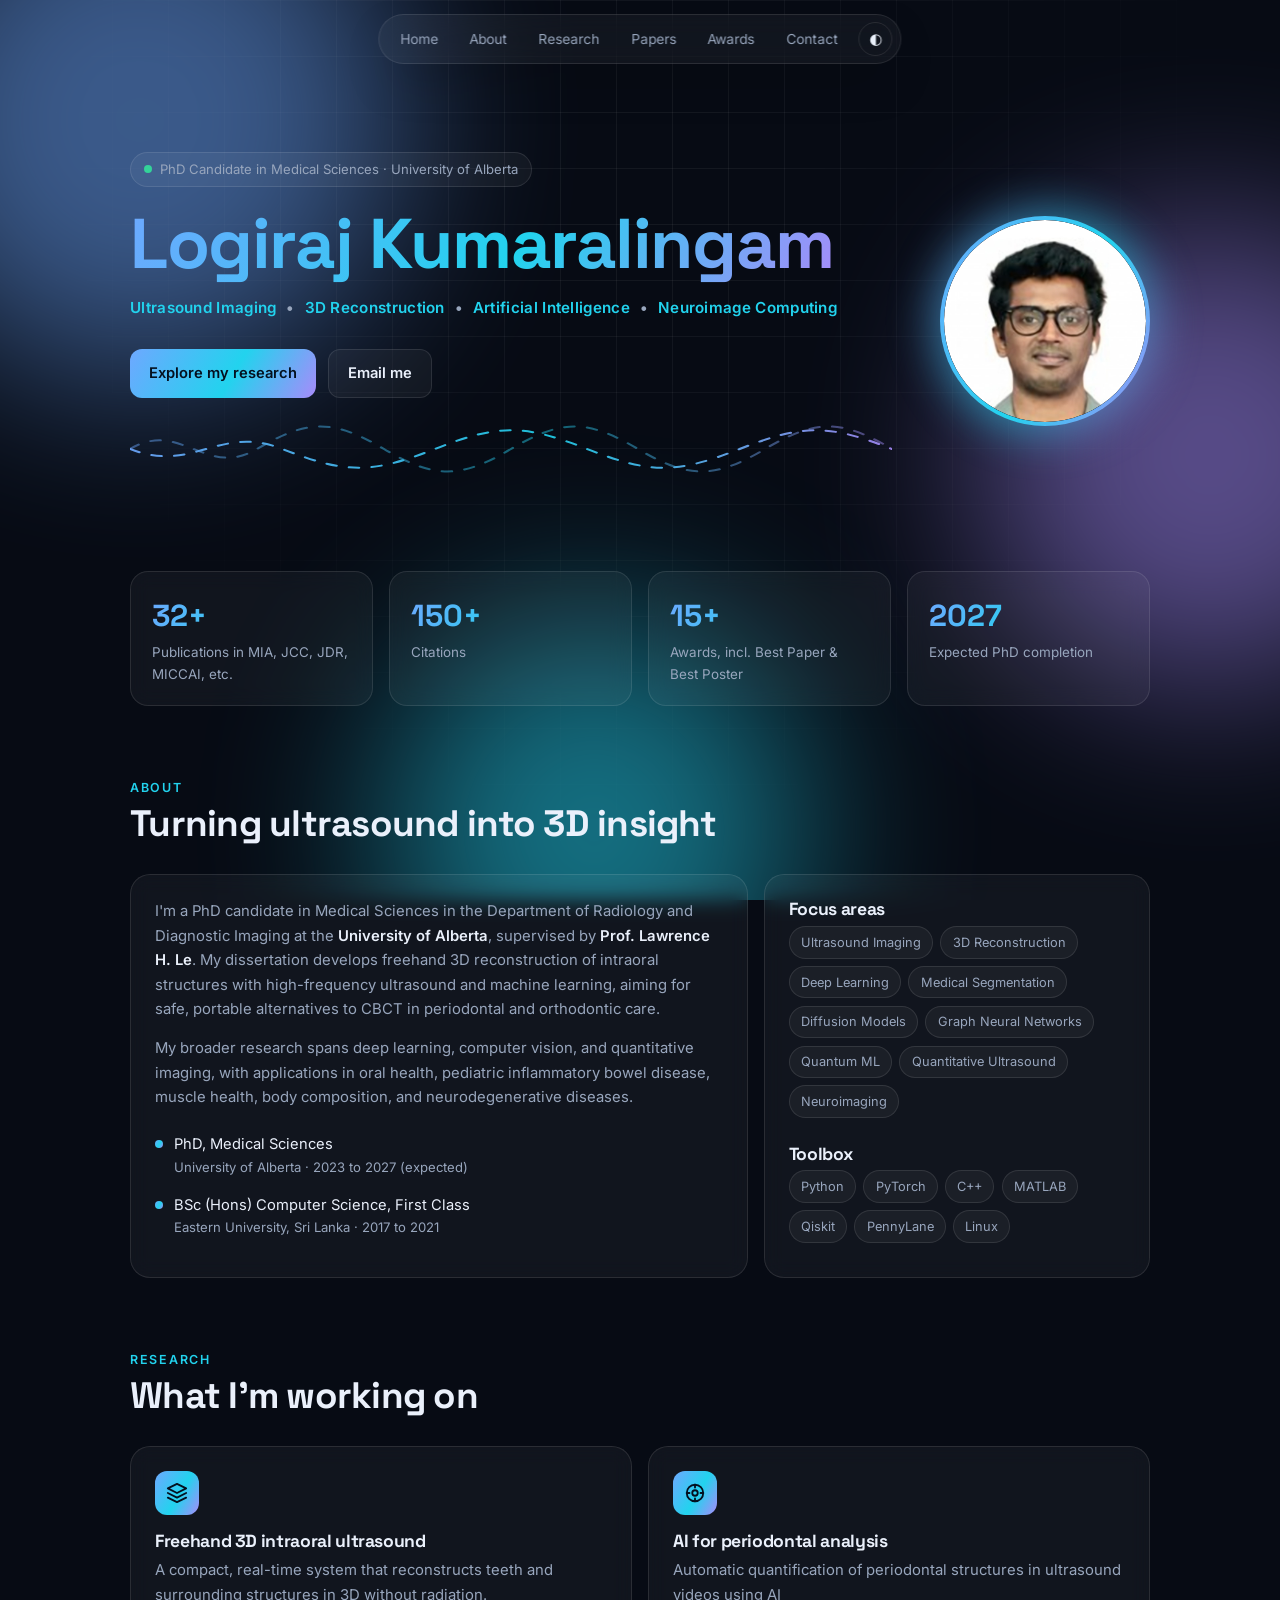
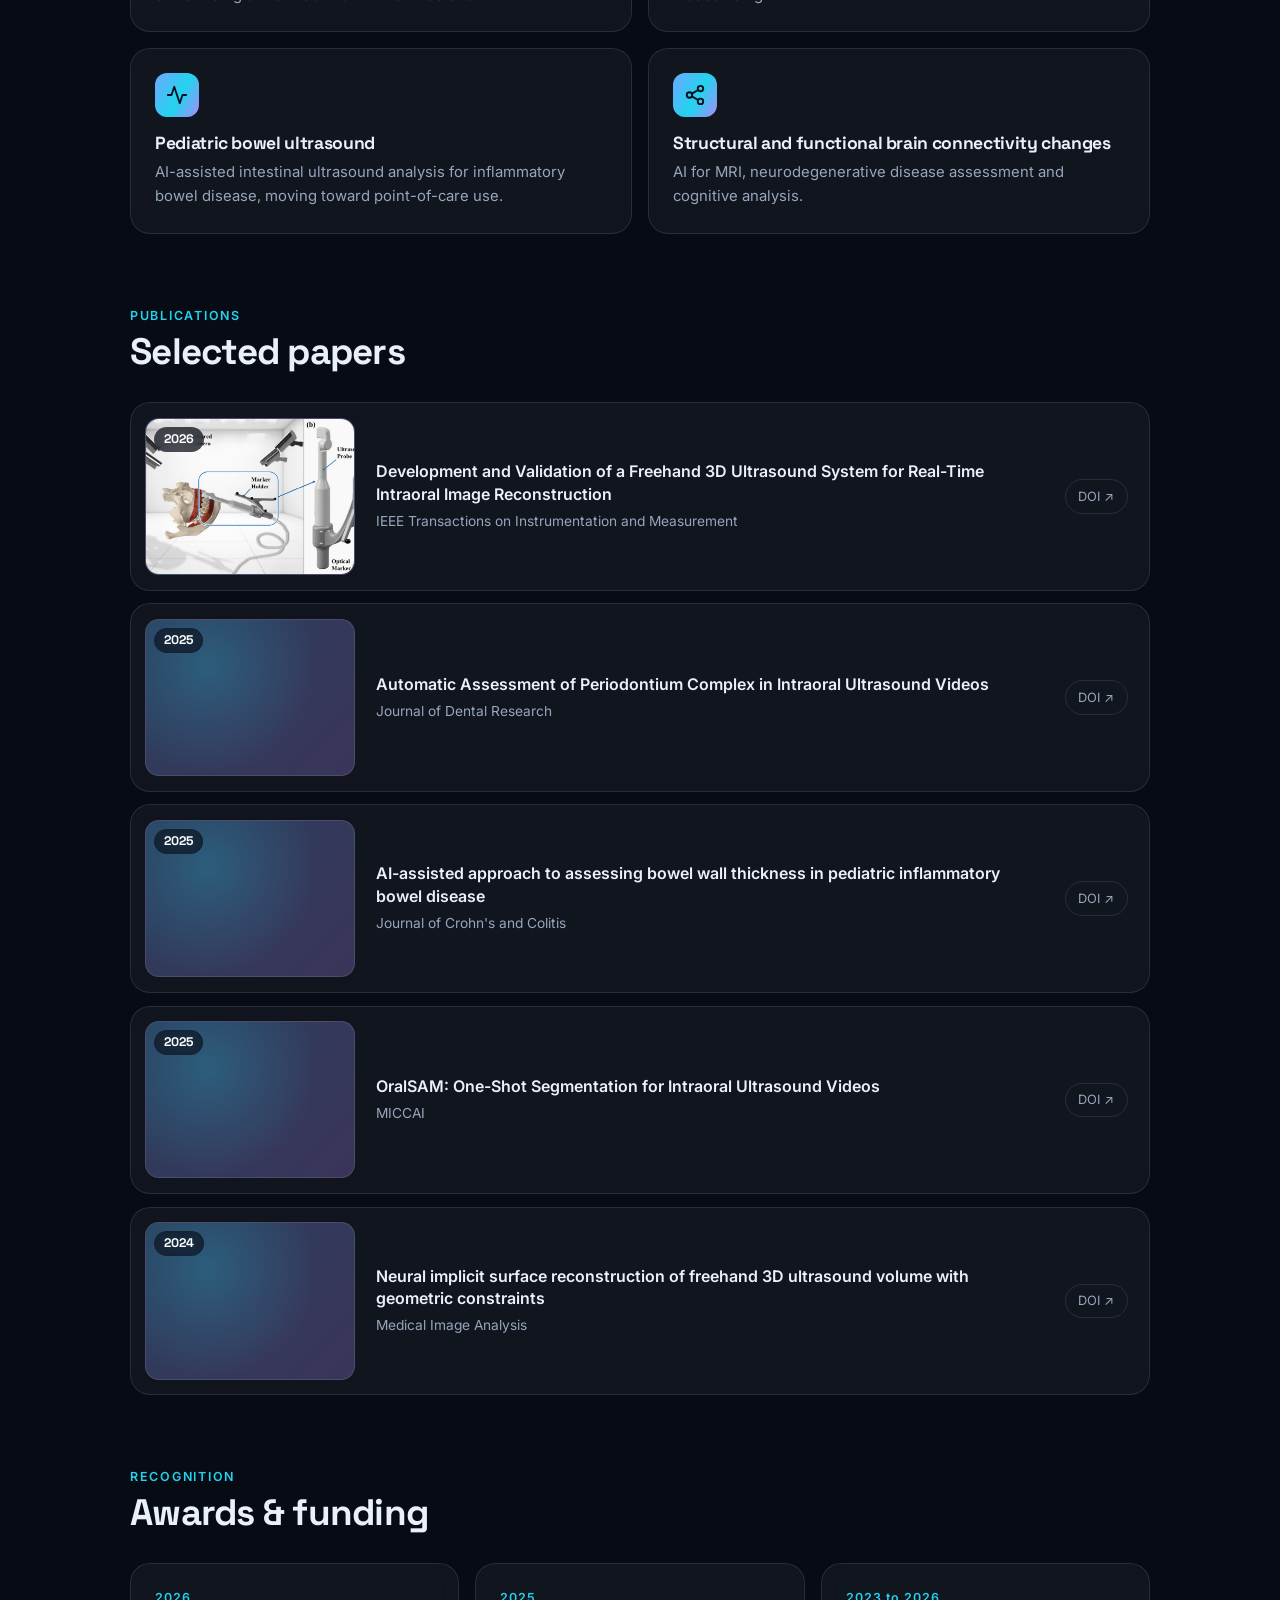
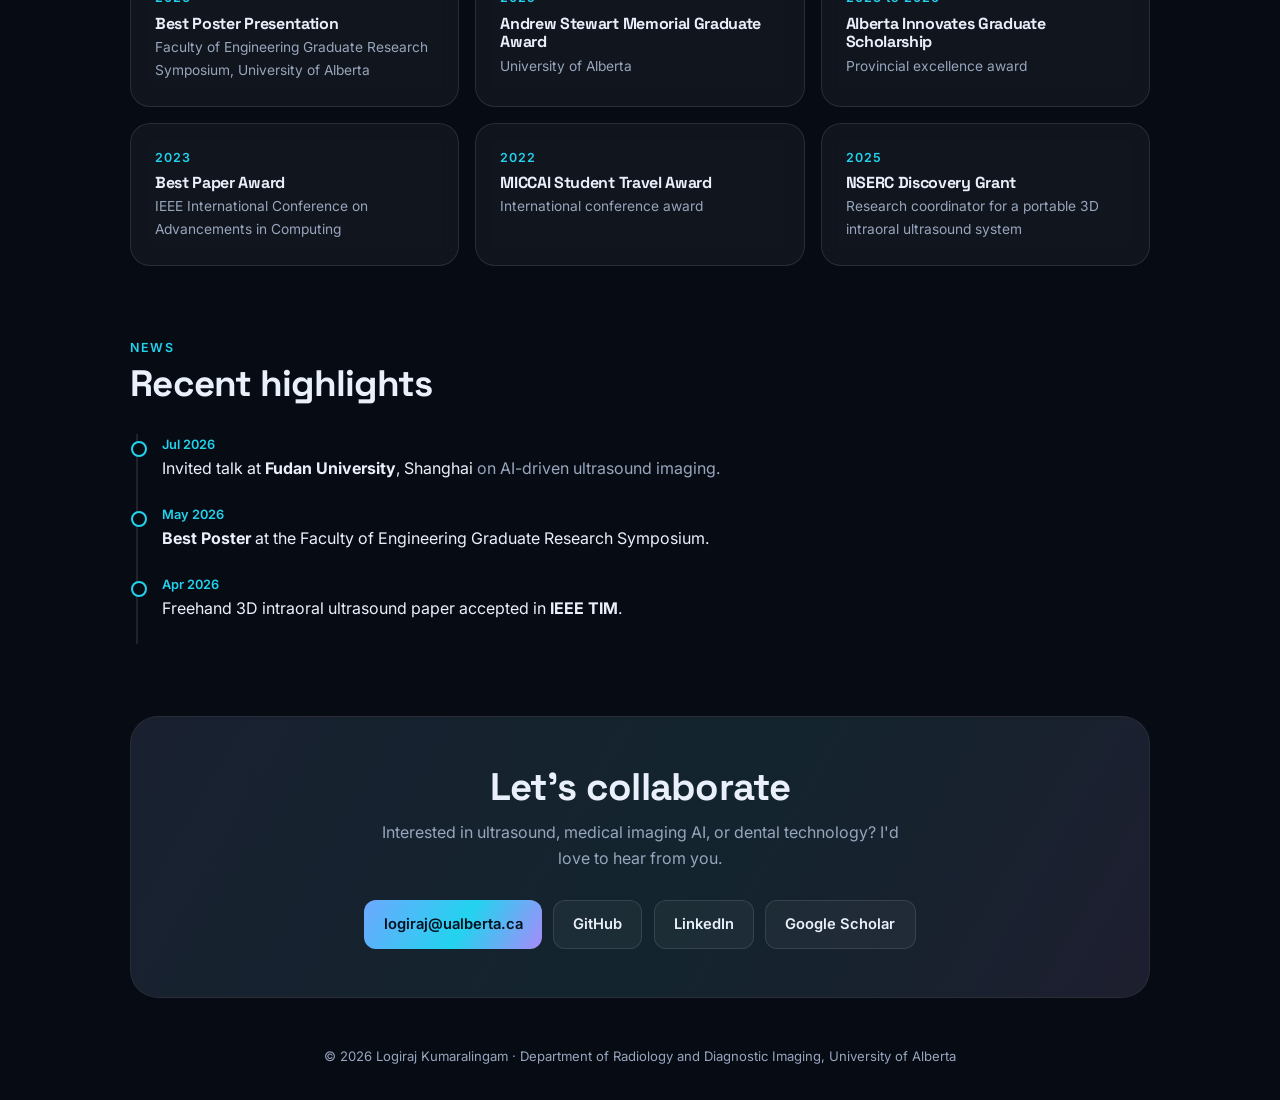
==== commit 579e987b: "index.html" ====
--- a/index.html
+++ b/index.html
@@ -149,7 +149,7 @@
           </div>
           <div class="info">
             <div class="t">Development and Validation of a Freehand 3D Ultrasound System for Real-Time Intraoral Image Reconstruction</div>
-            <div class="v">IEEE Transactions on Instrumentation and Measurement &middot; co-first author</div>
+            <div class="v">IEEE Transactions on Instrumentation and Measurement</div>
           </div>
           <span class="go">DOI &#8599;</span>
         </a>
@@ -160,7 +160,7 @@
           </div>
           <div class="info">
             <div class="t">Automatic Assessment of Periodontium Complex in Intraoral Ultrasound Videos</div>
-            <div class="v">Journal of Dental Research &middot; first author</div>
+            <div class="v">Journal of Dental Research</div>
           </div>
           <span class="go">DOI &#8599;</span>
         </a>
@@ -171,7 +171,7 @@
           </div>
           <div class="info">
             <div class="t">AI-assisted approach to assessing bowel wall thickness in pediatric inflammatory bowel disease</div>
-            <div class="v">Journal of Crohn's and Colitis &middot; first author</div>
+            <div class="v">Journal of Crohn's and Colitis</div>
           </div>
           <span class="go">DOI &#8599;</span>
         </a>
@@ -182,7 +182,7 @@
           </div>
           <div class="info">
             <div class="t">OralSAM: One-Shot Segmentation for Intraoral Ultrasound Videos</div>
-            <div class="v">MICCAI &middot; first author</div>
+            <div class="v">MICCAI</div>
           </div>
           <span class="go">DOI &#8599;</span>
         </a>
@@ -193,7 +193,7 @@
           </div>
           <div class="info">
             <div class="t">Neural implicit surface reconstruction of freehand 3D ultrasound volume with geometric constraints</div>
-            <div class="v">Medical Image Analysis &middot; co-first author</div>
+            <div class="v">Medical Image Analysis</div>
           </div>
           <span class="go">DOI &#8599;</span>
         </a>
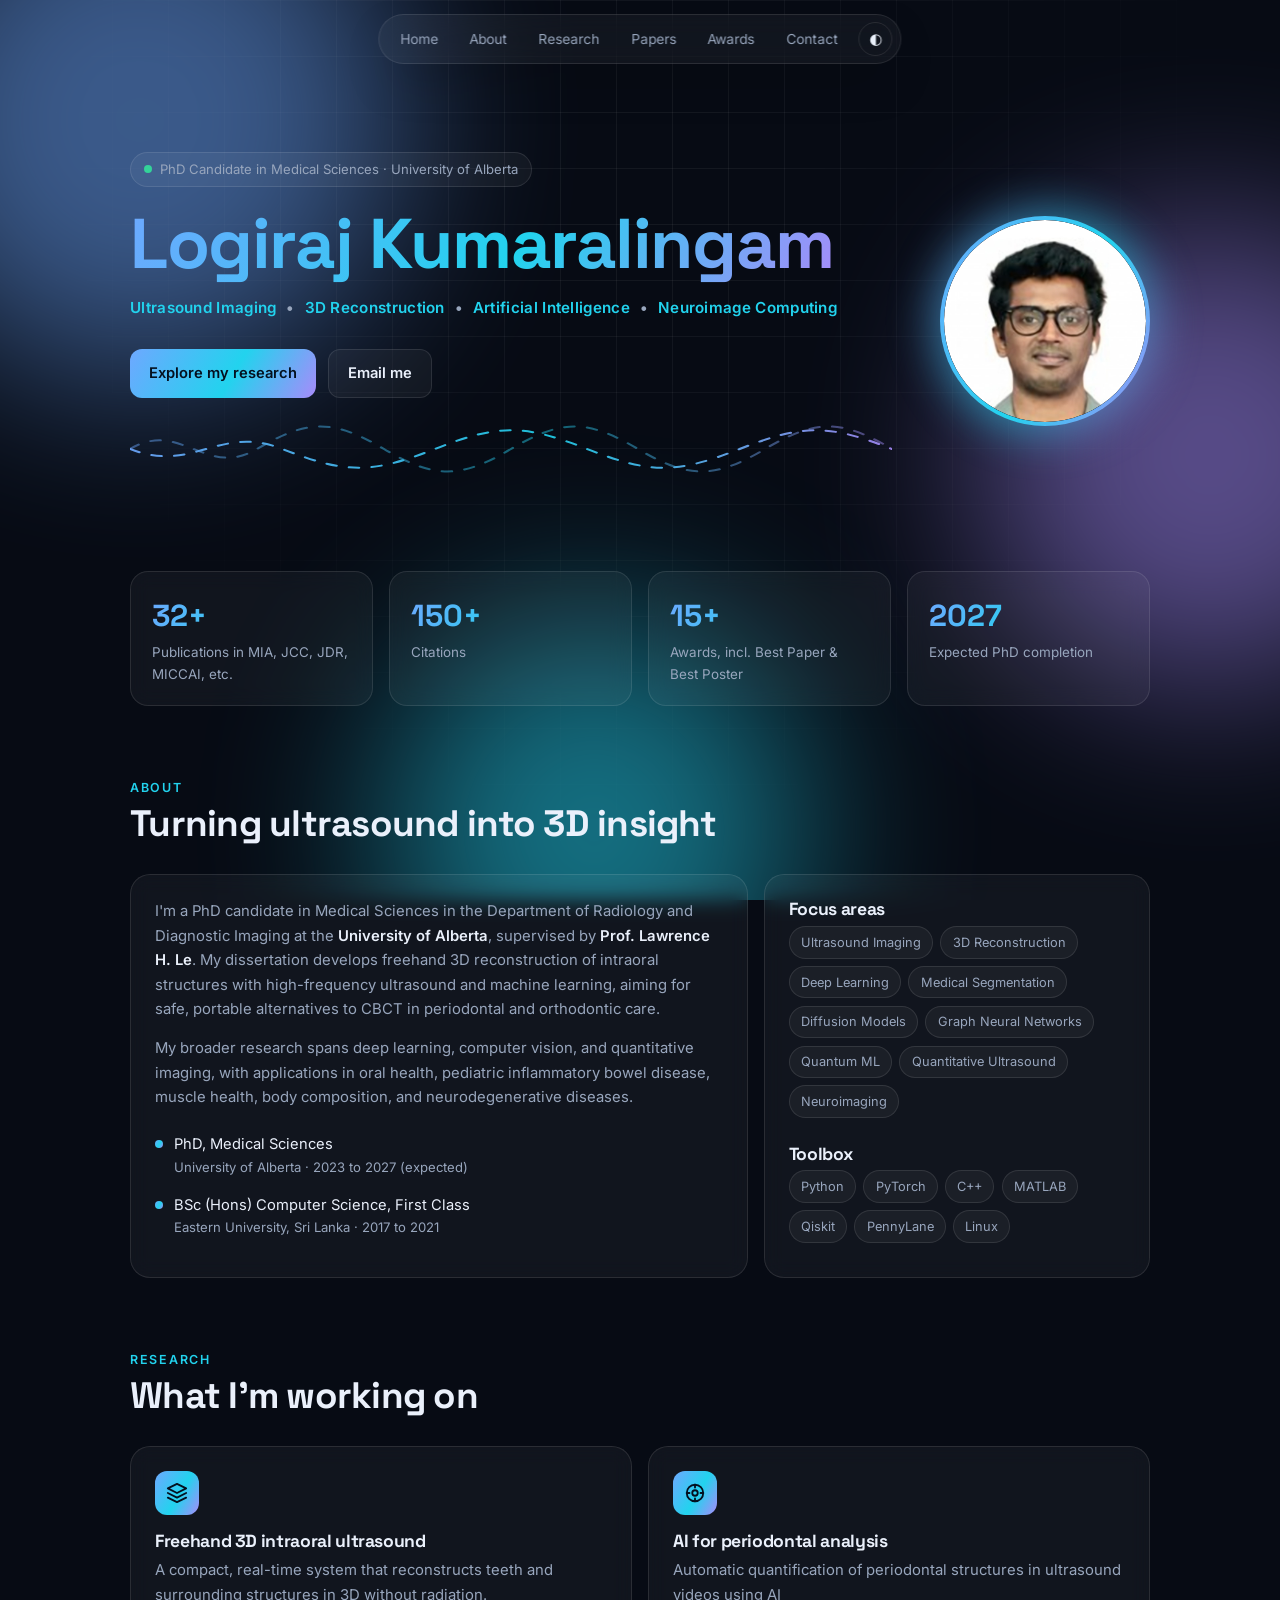
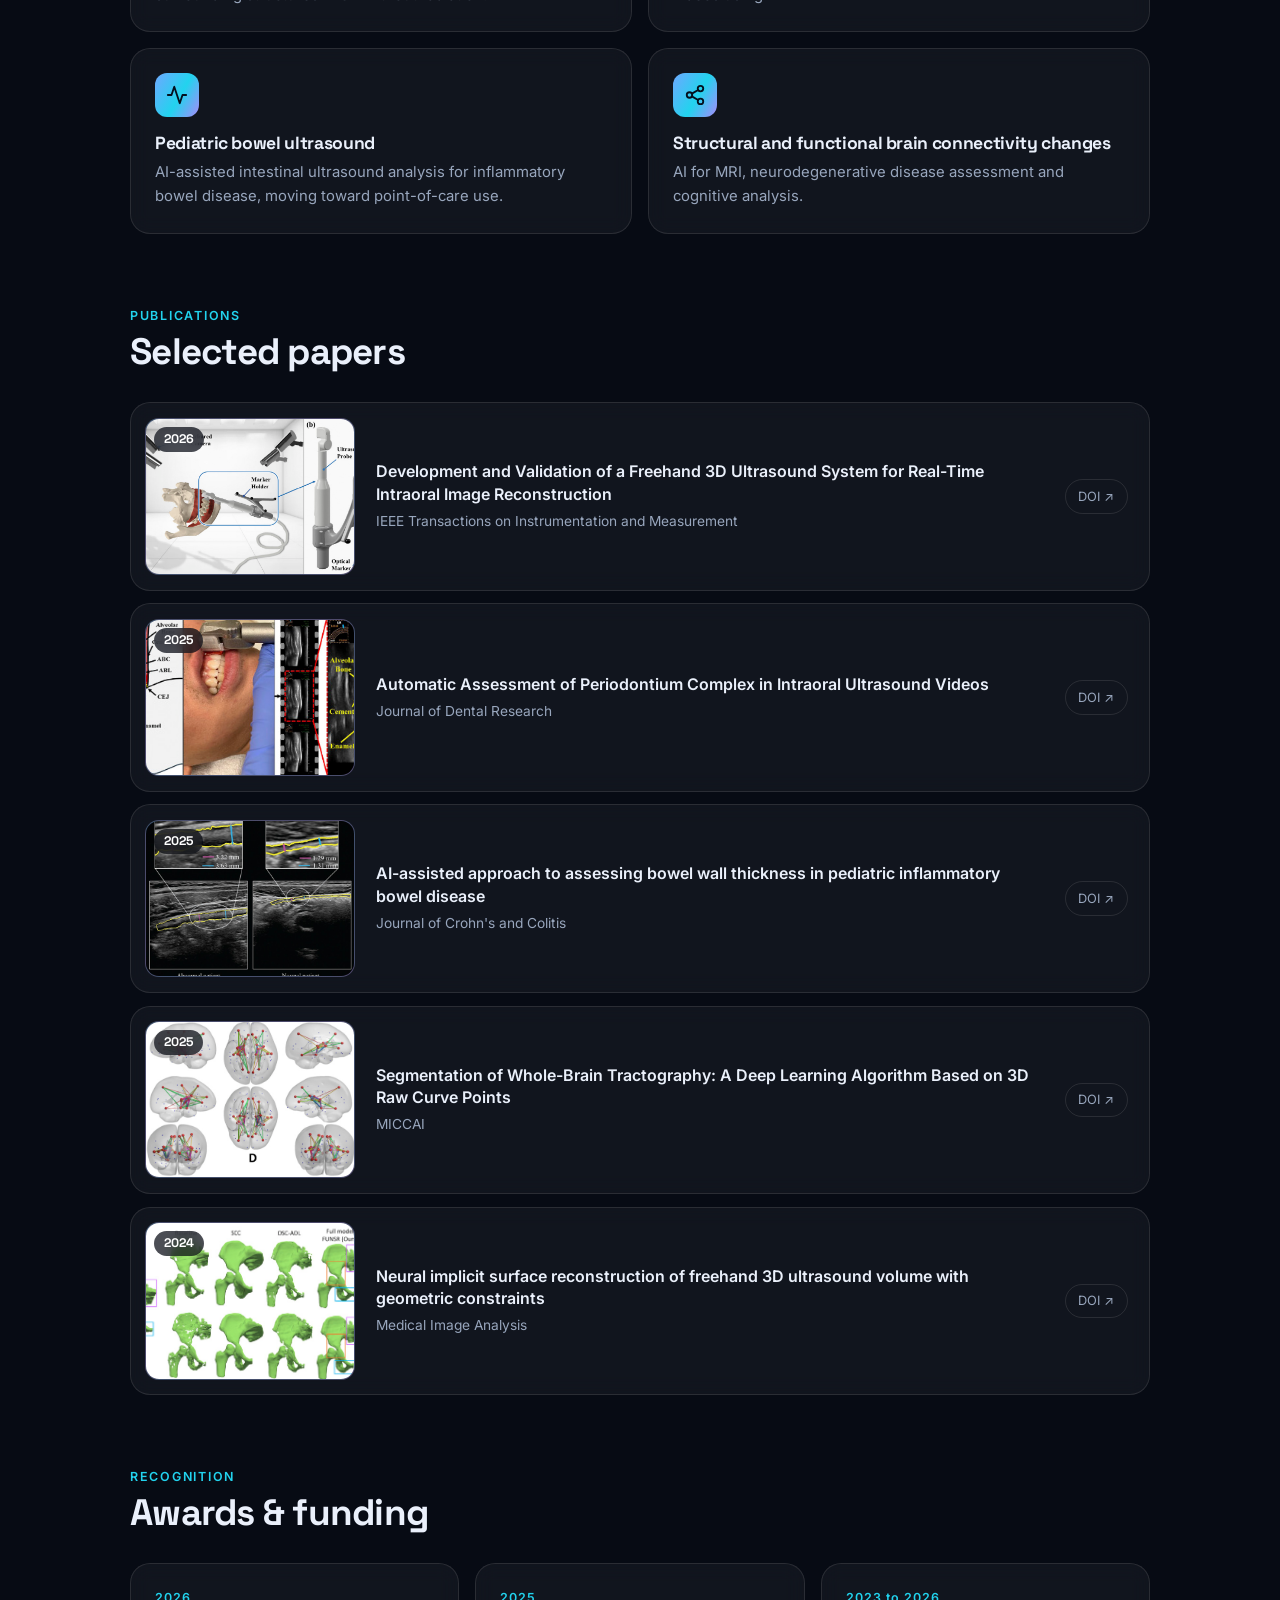
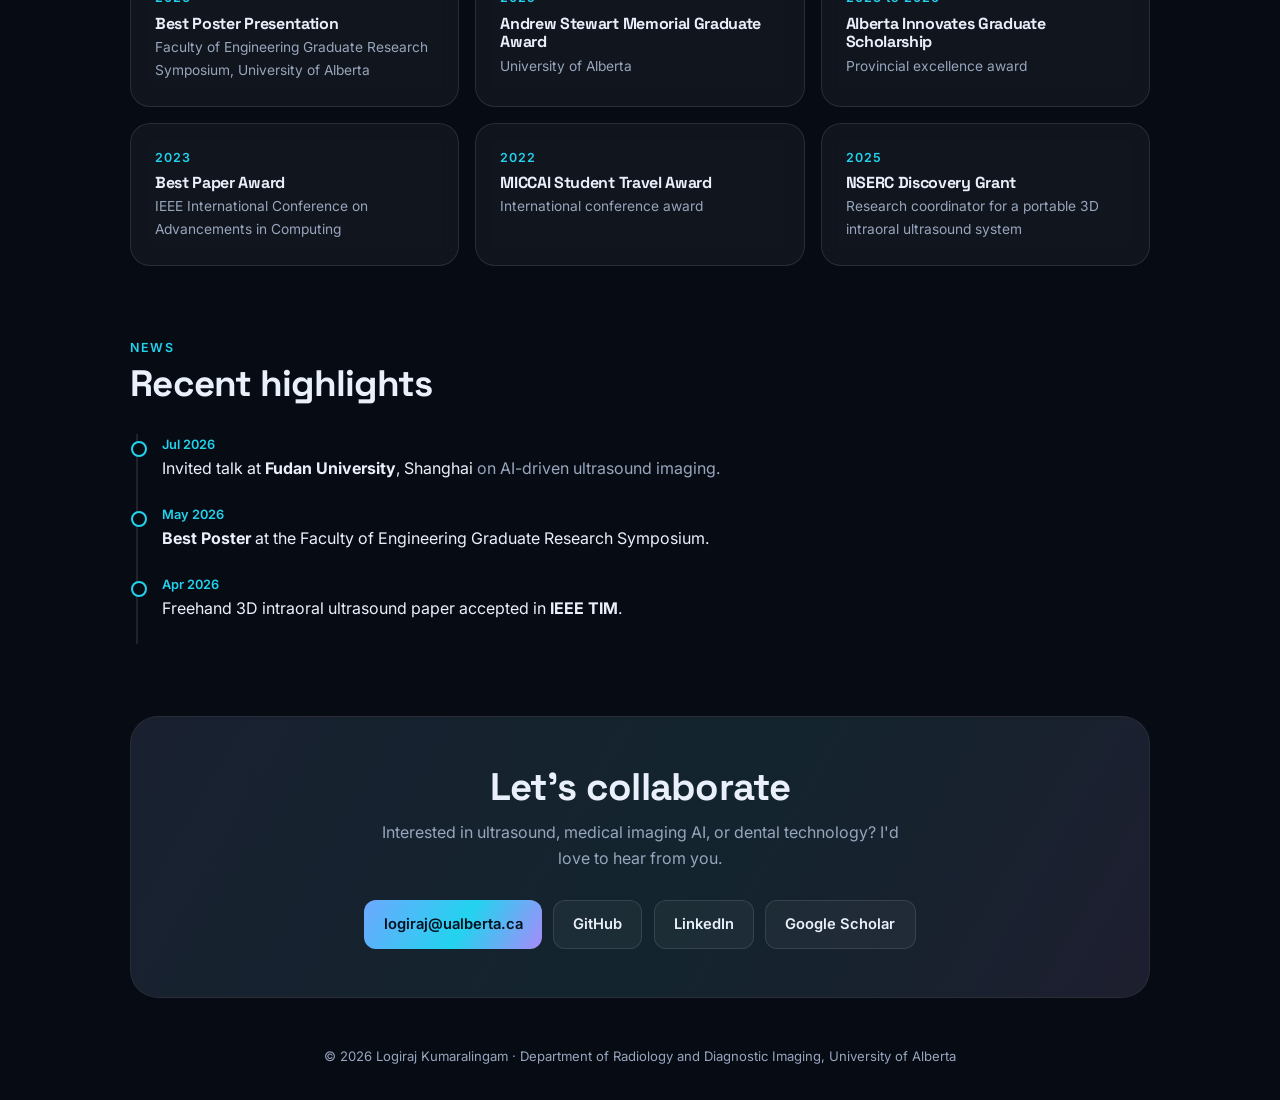
==== commit e227d0c7: "index.html" ====
--- a/index.html
+++ b/index.html
@@ -181,12 +181,12 @@
             <span class="yr">2025</span>
           </div>
           <div class="info">
-            <div class="t">OralSAM: One-Shot Segmentation for Intraoral Ultrasound Videos</div>
+            <div class="t">Segmentation of Whole-Brain Tractography: A Deep Learning Algorithm Based on 3D Raw Curve Points</div>
             <div class="v">MICCAI</div>
           </div>
           <span class="go">DOI &#8599;</span>
         </a>
-        <a class="card pub reveal" href="https://doi.org/10.1016/j.media.2024.103305" target="_blank" rel="noopener">
+        <a class="card pub reveal" href="https://doi.org/10.1007/978-3-031-16431-6_18" target="_blank" rel="noopener">
           <div class="fig">
             <img src="figures/paper5.jpg" alt="Key figure from: Neural implicit surface reconstruction of freehand 3D ultrasound volume with geometric constraints" loading="lazy" onerror="this.remove()">
             <span class="yr">2024</span>
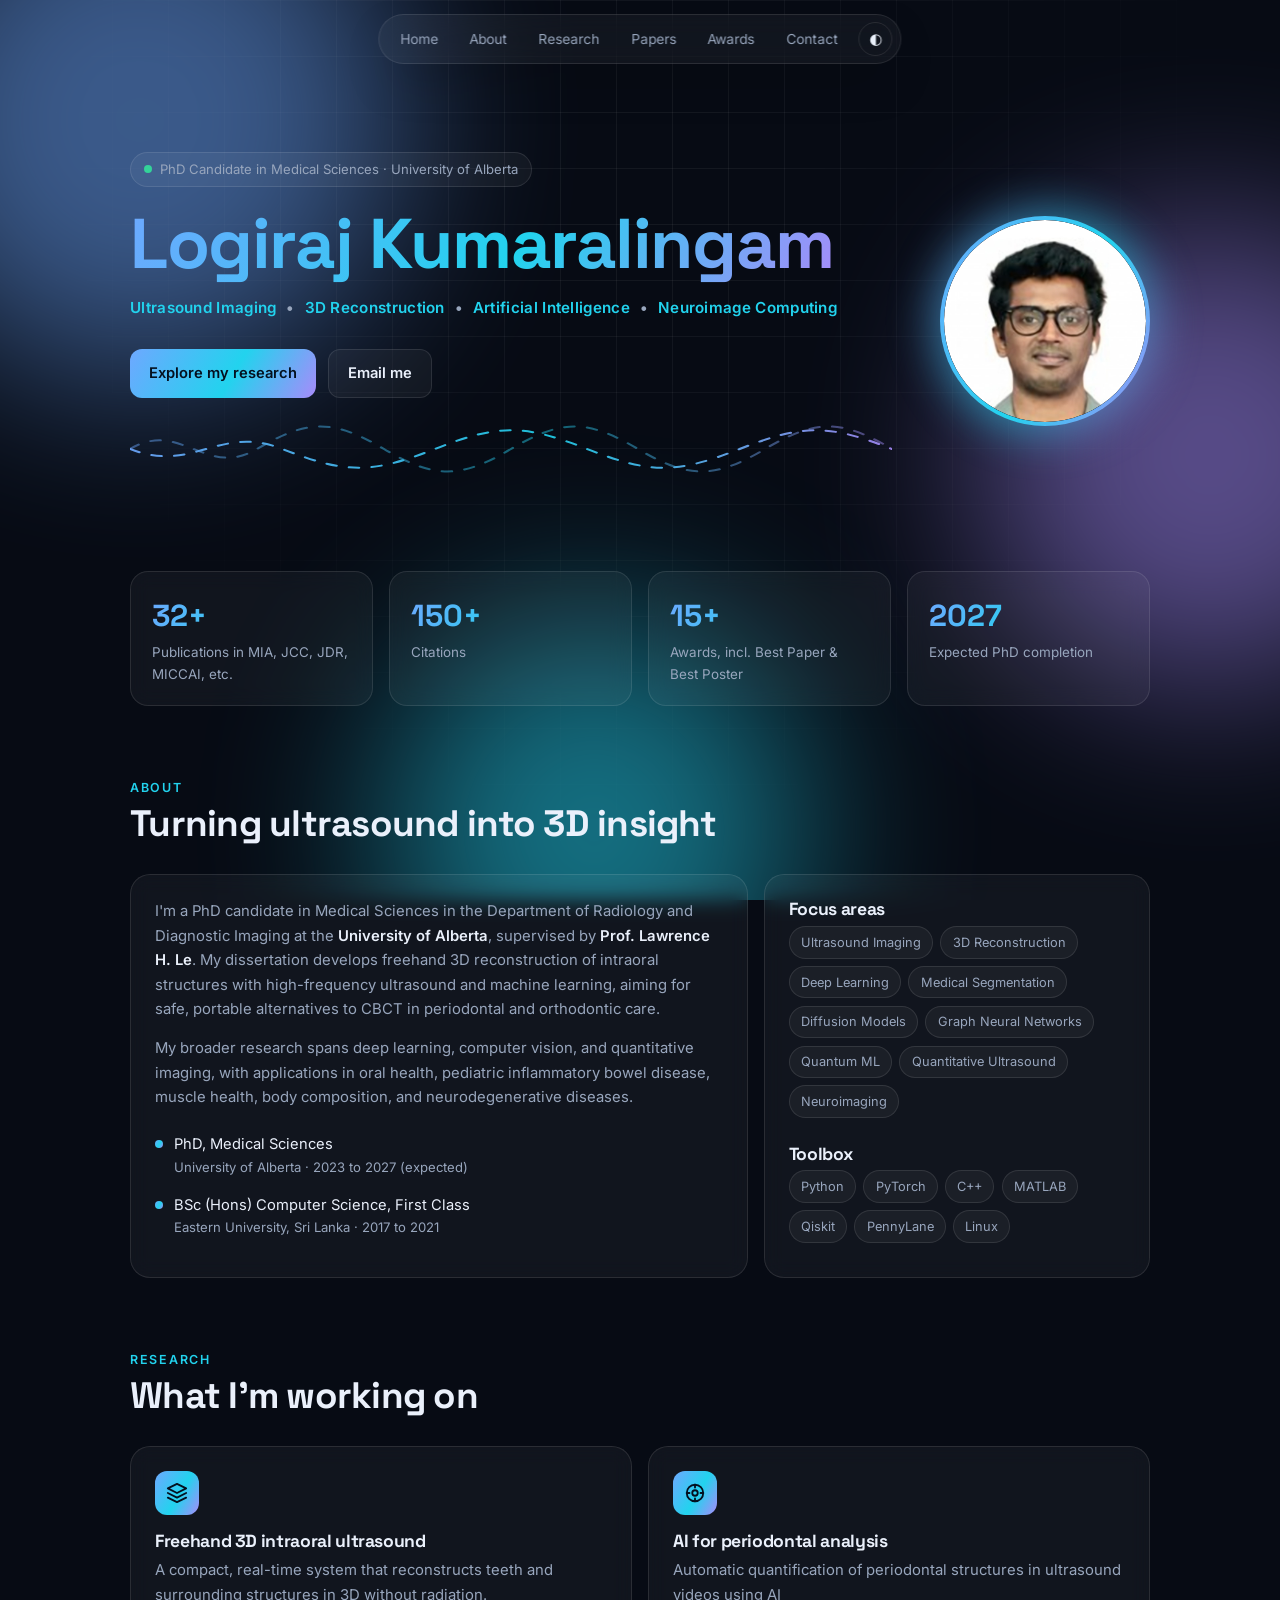
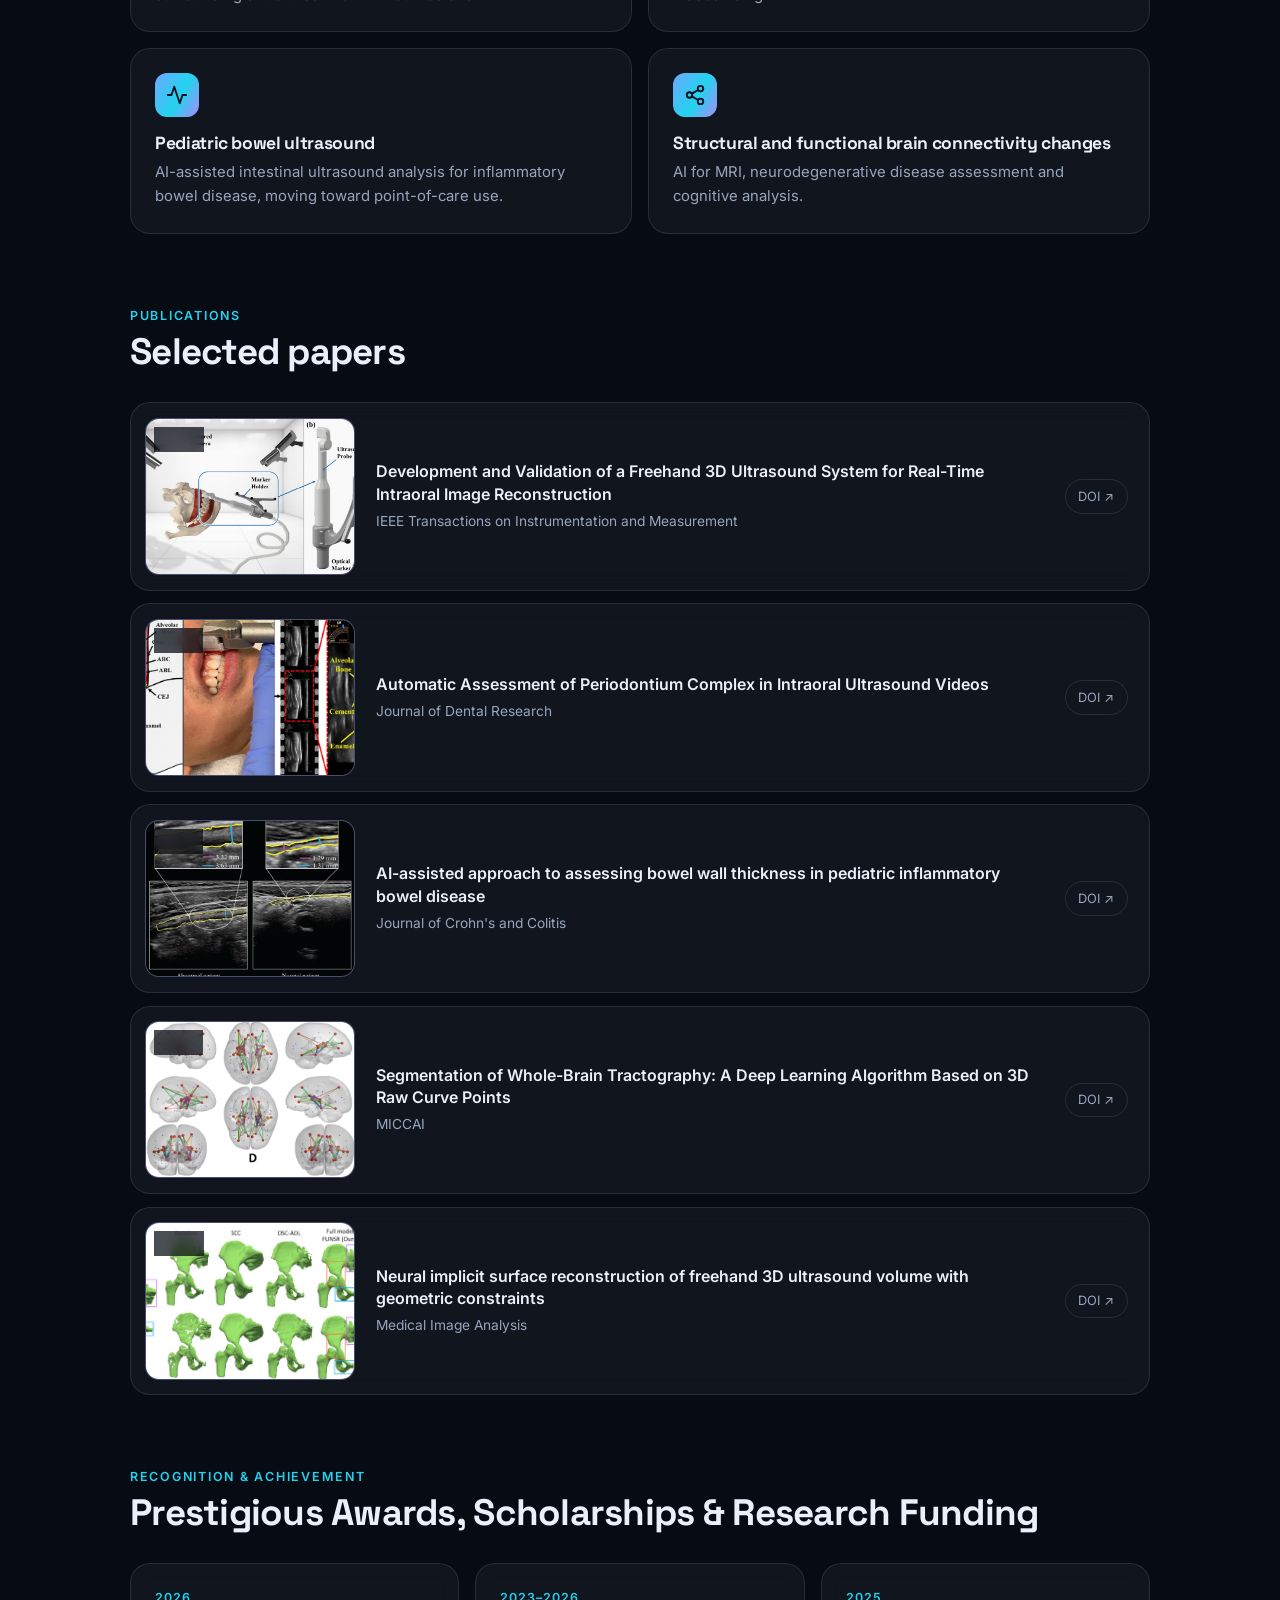
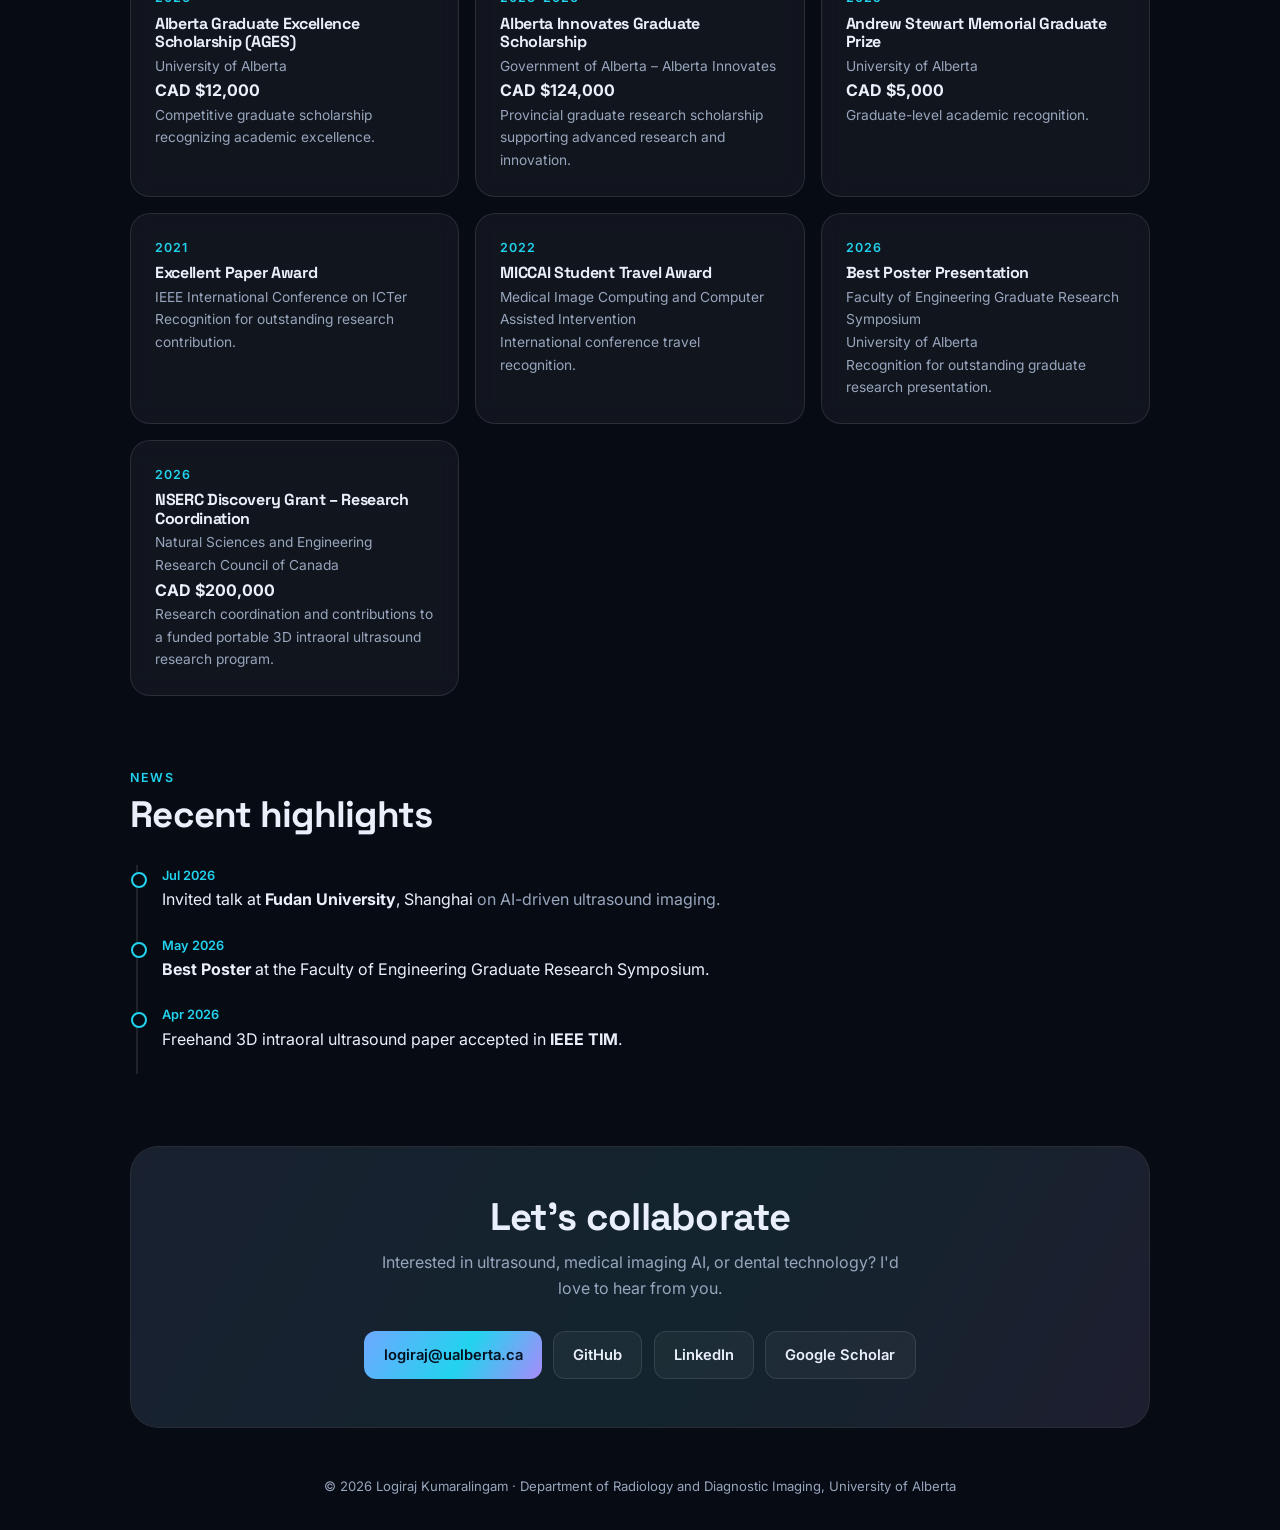
==== commit f0b9b14a: "index.html" ====
--- a/index.html
+++ b/index.html
@@ -200,18 +200,73 @@
       </div>
     </section>
 
-    <!-- RECOGNITION -->
-    <section id="recognition">
-      <div class="sec-head reveal"><div class="kicker">Recognition</div><h2>Awards &amp; funding</h2></div>
-      <div class="recog">
-        <div class="card reveal"><div class="y">2026</div><h3>Best Poster Presentation</h3><p>Faculty of Engineering Graduate Research Symposium, University of Alberta</p></div>
-        <div class="card reveal"><div class="y">2025</div><h3>Andrew Stewart Memorial Graduate Award</h3><p>University of Alberta</p></div>
-        <div class="card reveal"><div class="y">2023 to 2026</div><h3>Alberta Innovates Graduate Scholarship</h3><p>Provincial excellence award</p></div>
-        <div class="card reveal"><div class="y">2023</div><h3>Best Paper Award</h3><p>IEEE International Conference on Advancements in Computing</p></div>
-        <div class="card reveal"><div class="y">2022</div><h3>MICCAI Student Travel Award</h3><p>International conference award</p></div>
-        <div class="card reveal"><div class="y">2025</div><h3>NSERC Discovery Grant</h3><p>Research coordinator for a portable 3D intraoral ultrasound system</p></div>
-      </div>
-    </section>
+
+<!-- RECOGNITION -->
+<section id="recognition">
+  <div class="sec-head reveal">
+    <div class="kicker">Recognition & Achievement</div>
+    <h2>Prestigious Awards, Scholarships & Research Funding</h2>
+  </div>
+
+  <div class="recog">
+
+    <div class="card reveal">
+      <div class="y">2026</div>
+      <h3>Alberta Graduate Excellence Scholarship (AGES)</h3>
+      <p>University of Alberta</p>
+      <strong>CAD $12,000</strong>
+      <p>Competitive graduate scholarship recognizing academic excellence.</p>
+    </div>
+
+    <div class="card reveal">
+      <div class="y">2023–2026</div>
+      <h3>Alberta Innovates Graduate Scholarship</h3>
+      <p>Government of Alberta – Alberta Innovates</p>
+      <strong>CAD $124,000</strong>
+      <p>Provincial graduate research scholarship supporting advanced research and innovation.</p>
+    </div>
+
+    <div class="card reveal">
+      <div class="y">2025</div>
+      <h3>Andrew Stewart Memorial Graduate Prize</h3>
+      <p>University of Alberta</p>
+      <strong>CAD $5,000</strong>
+      <p>Graduate-level academic recognition.</p>
+    </div>
+
+    <div class="card reveal">
+      <div class="y">2021</div>
+      <h3>Excellent Paper Award</h3>
+      <p>IEEE International Conference on ICTer</p>
+      <p>Recognition for outstanding research contribution.</p>
+    </div>
+
+    <div class="card reveal">
+      <div class="y">2022</div>
+      <h3>MICCAI Student Travel Award</h3>
+      <p>Medical Image Computing and Computer Assisted Intervention</p>
+      <p>International conference travel recognition.</p>
+    </div>
+
+    <div class="card reveal">
+      <div class="y">2026</div>
+      <h3>Best Poster Presentation</h3>
+      <p>Faculty of Engineering Graduate Research Symposium</p>
+      <p>University of Alberta</p>
+      <p>Recognition for outstanding graduate research presentation.</p>
+    </div>
+
+    <div class="card reveal">
+      <div class="y">2026</div>
+      <h3>NSERC Discovery Grant – Research Coordination</h3>
+      <p>Natural Sciences and Engineering Research Council of Canada</p>
+      <strong>CAD $200,000</strong>
+      <p>Research coordination and contributions to a funded portable 3D intraoral ultrasound research program.</p>
+    </div>
+
+  </div>
+</section>
+
 
     <!-- NEWS -->
     <section id="news">
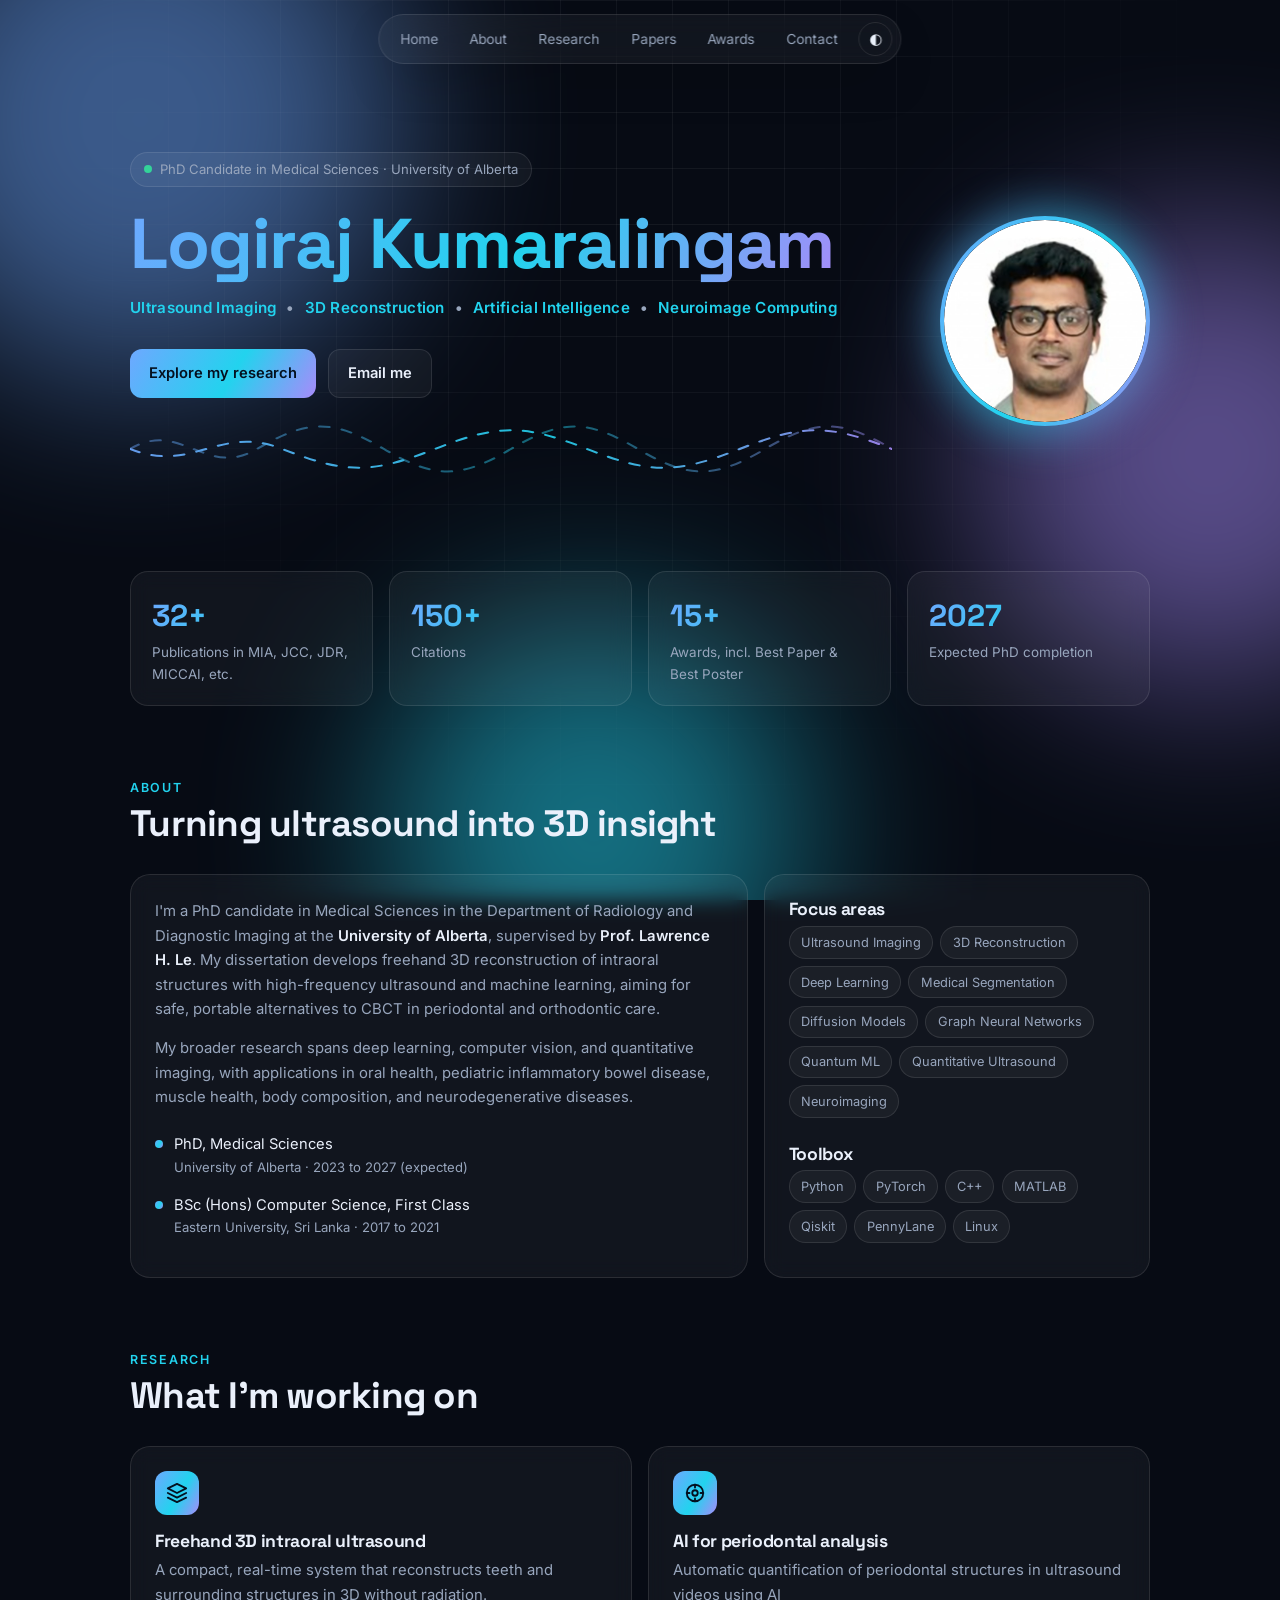
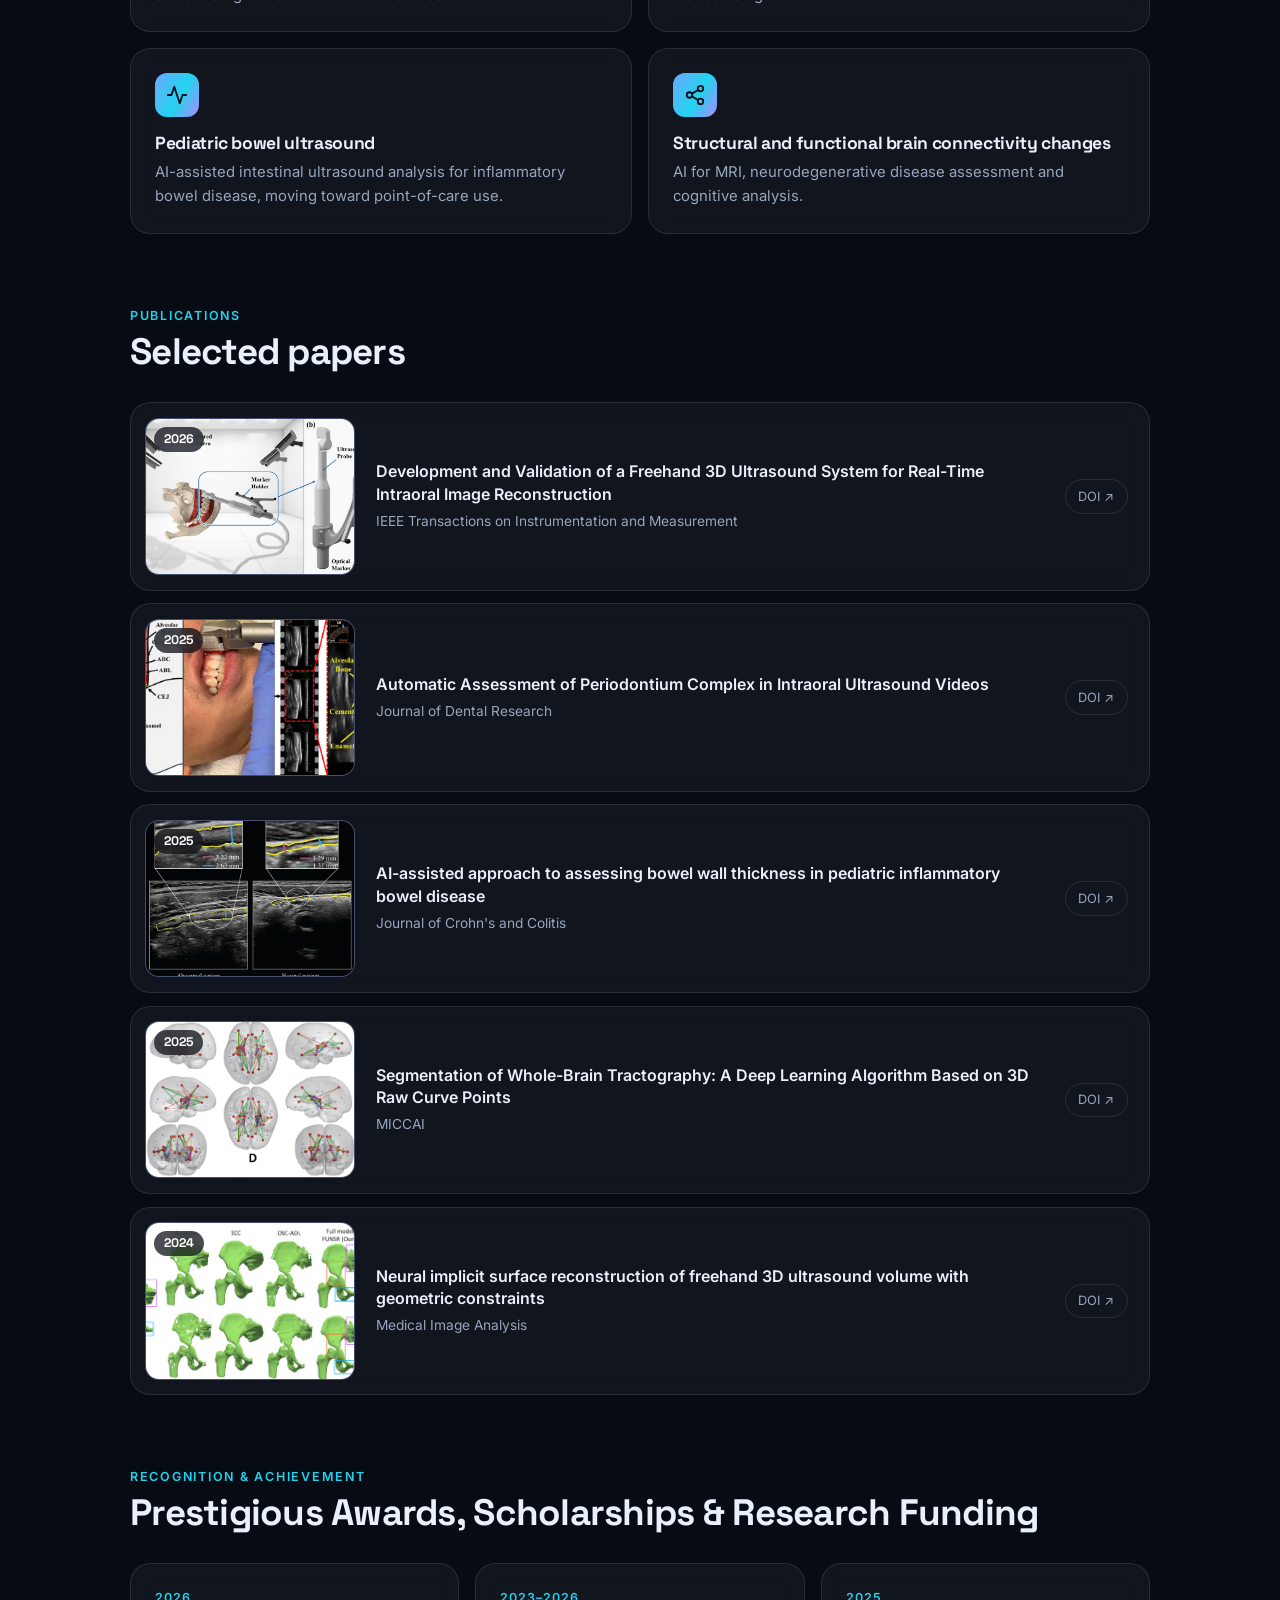
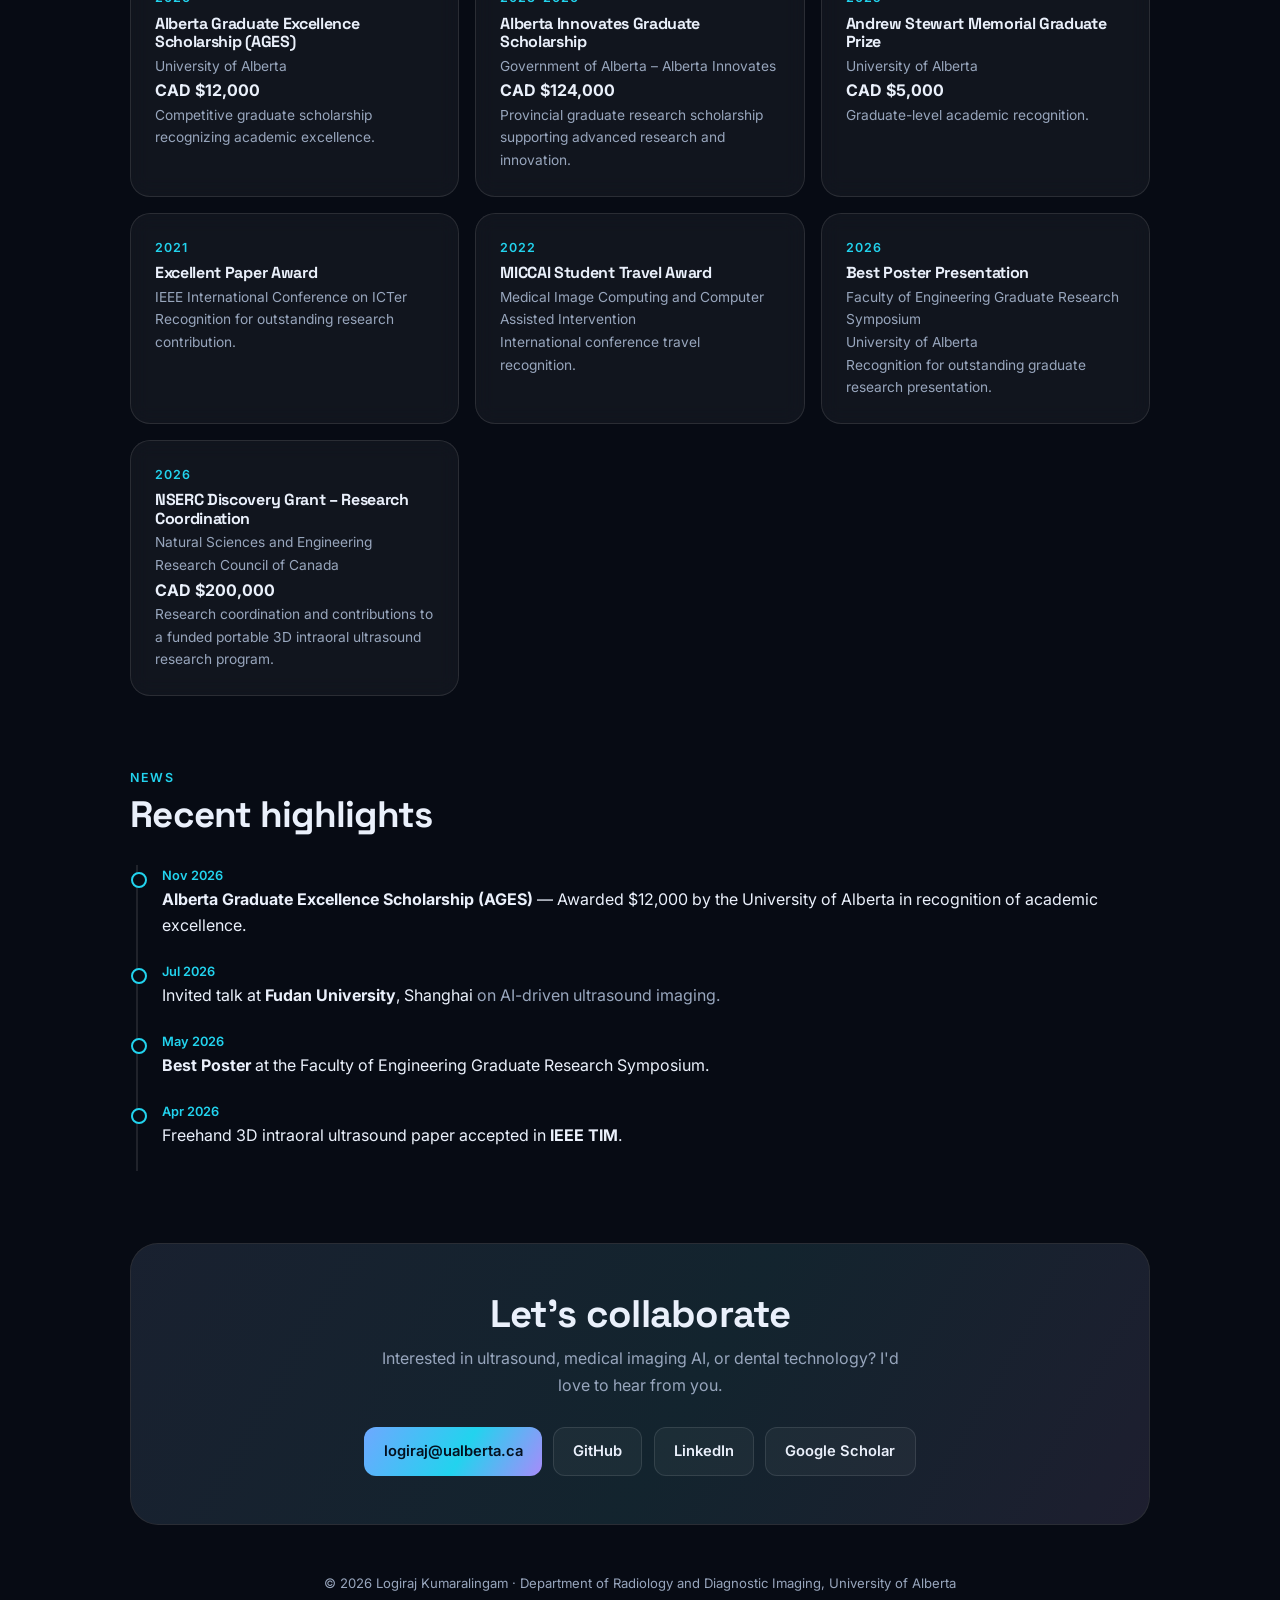
==== commit 091e1d5d: "index.html" ====
--- a/index.html
+++ b/index.html
@@ -272,6 +272,10 @@
     <section id="news">
       <div class="sec-head reveal"><div class="kicker">News</div><h2>Recent highlights</h2></div>
       <ul class="news reveal">
+        <li>
+  <div class="d">Nov 2026</div>
+  <div class="x"><b>Alberta Graduate Excellence Scholarship (AGES)</b> — Awarded $12,000 by the University of Alberta in recognition of academic excellence.</div>
+</li>
         <li><div class="d">Jul 2026</div><div class="x">Invited talk at <b>Fudan University</b>, Shanghai <span>on AI-driven ultrasound imaging.</span></div></li>
         <li><div class="d">May 2026</div><div class="x"><b>Best Poster</b> at the Faculty of Engineering Graduate Research Symposium.</div></li>
         <li><div class="d">Apr 2026</div><div class="x">Freehand 3D intraoral ultrasound paper accepted in <b>IEEE TIM</b>.</div></li>
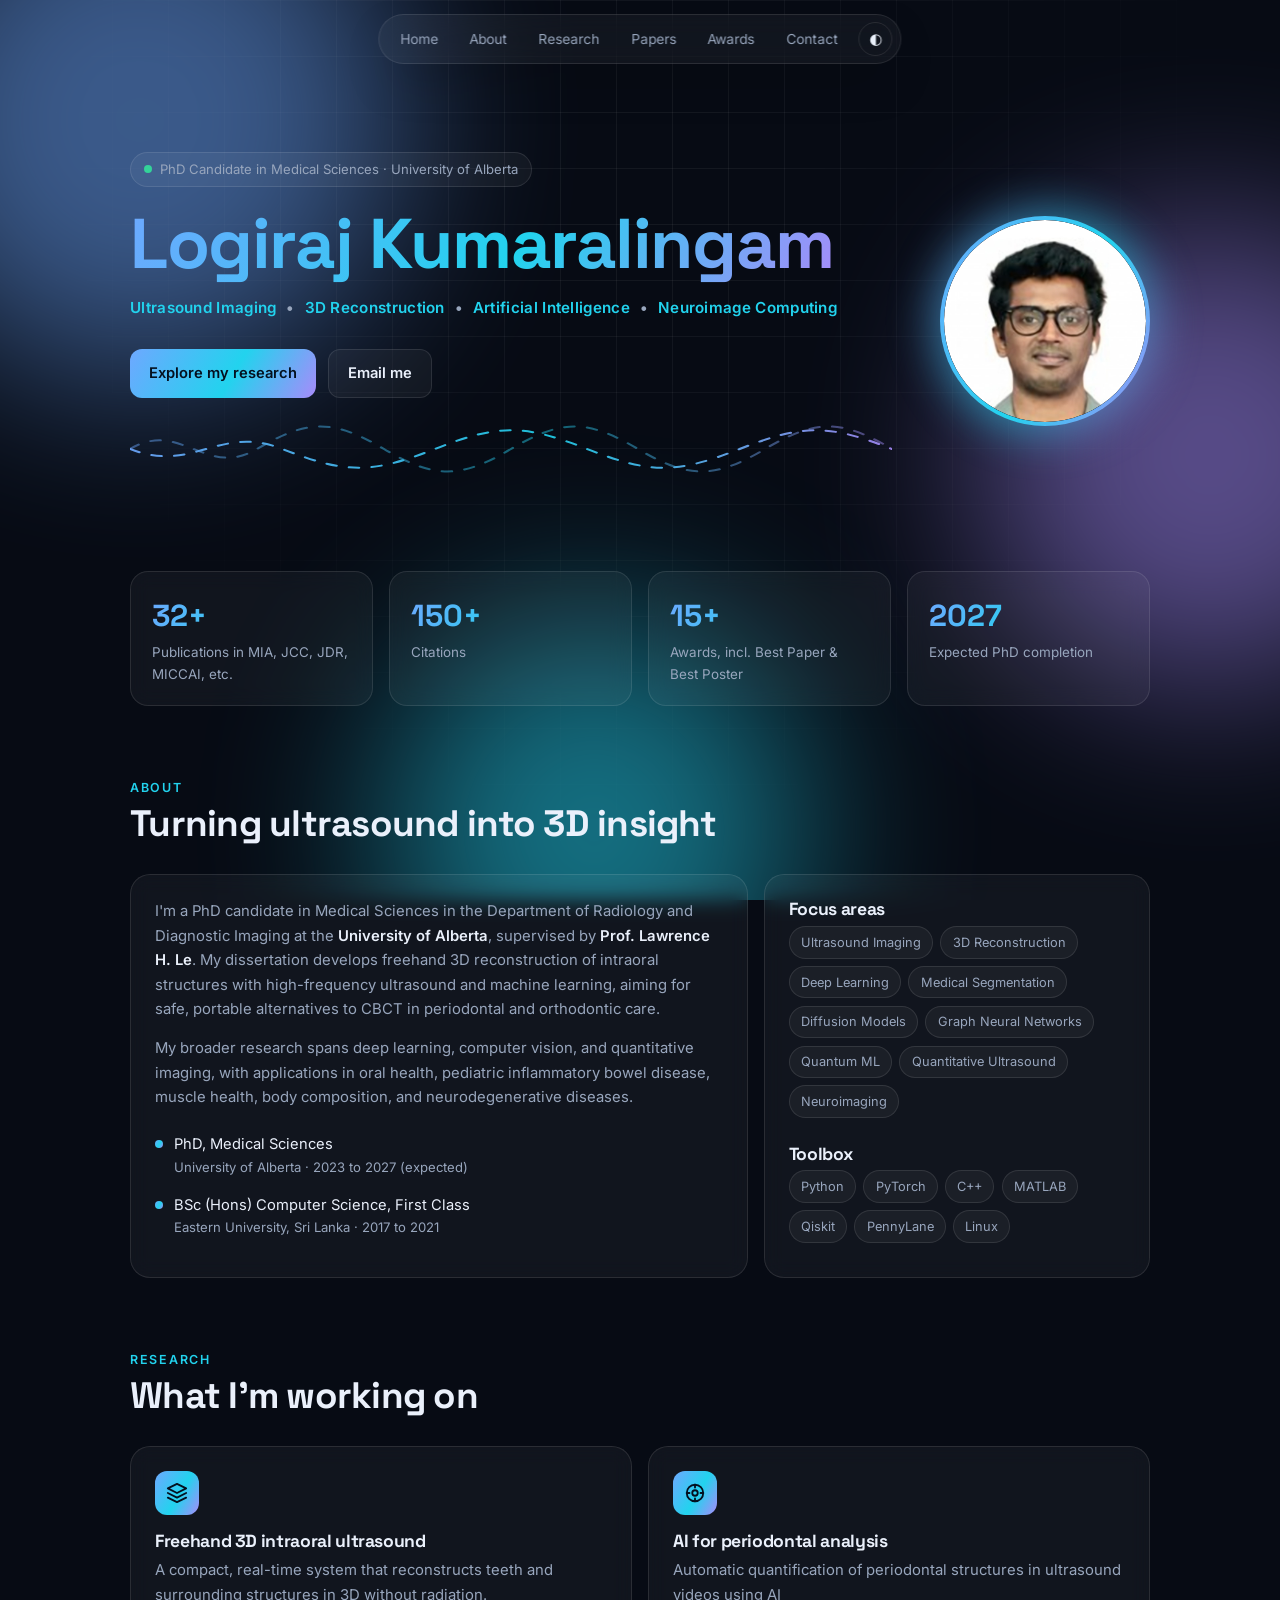
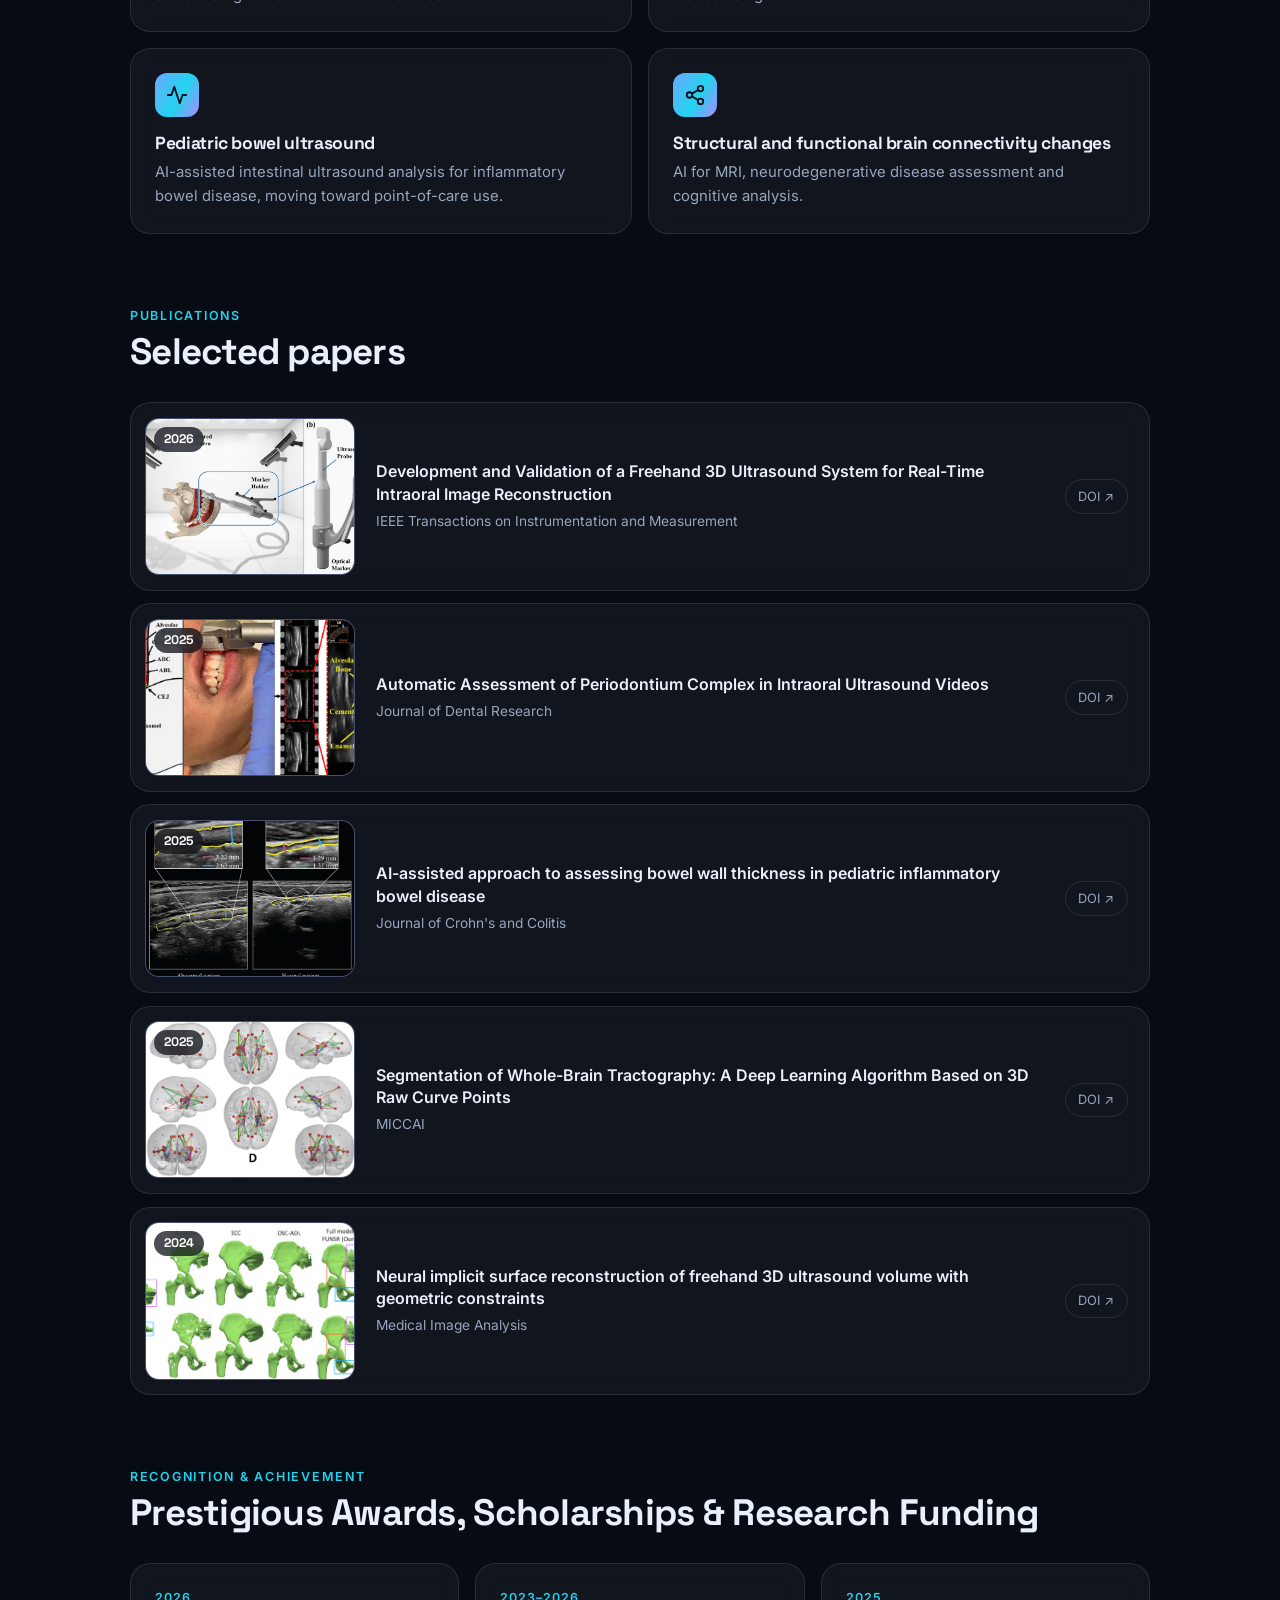
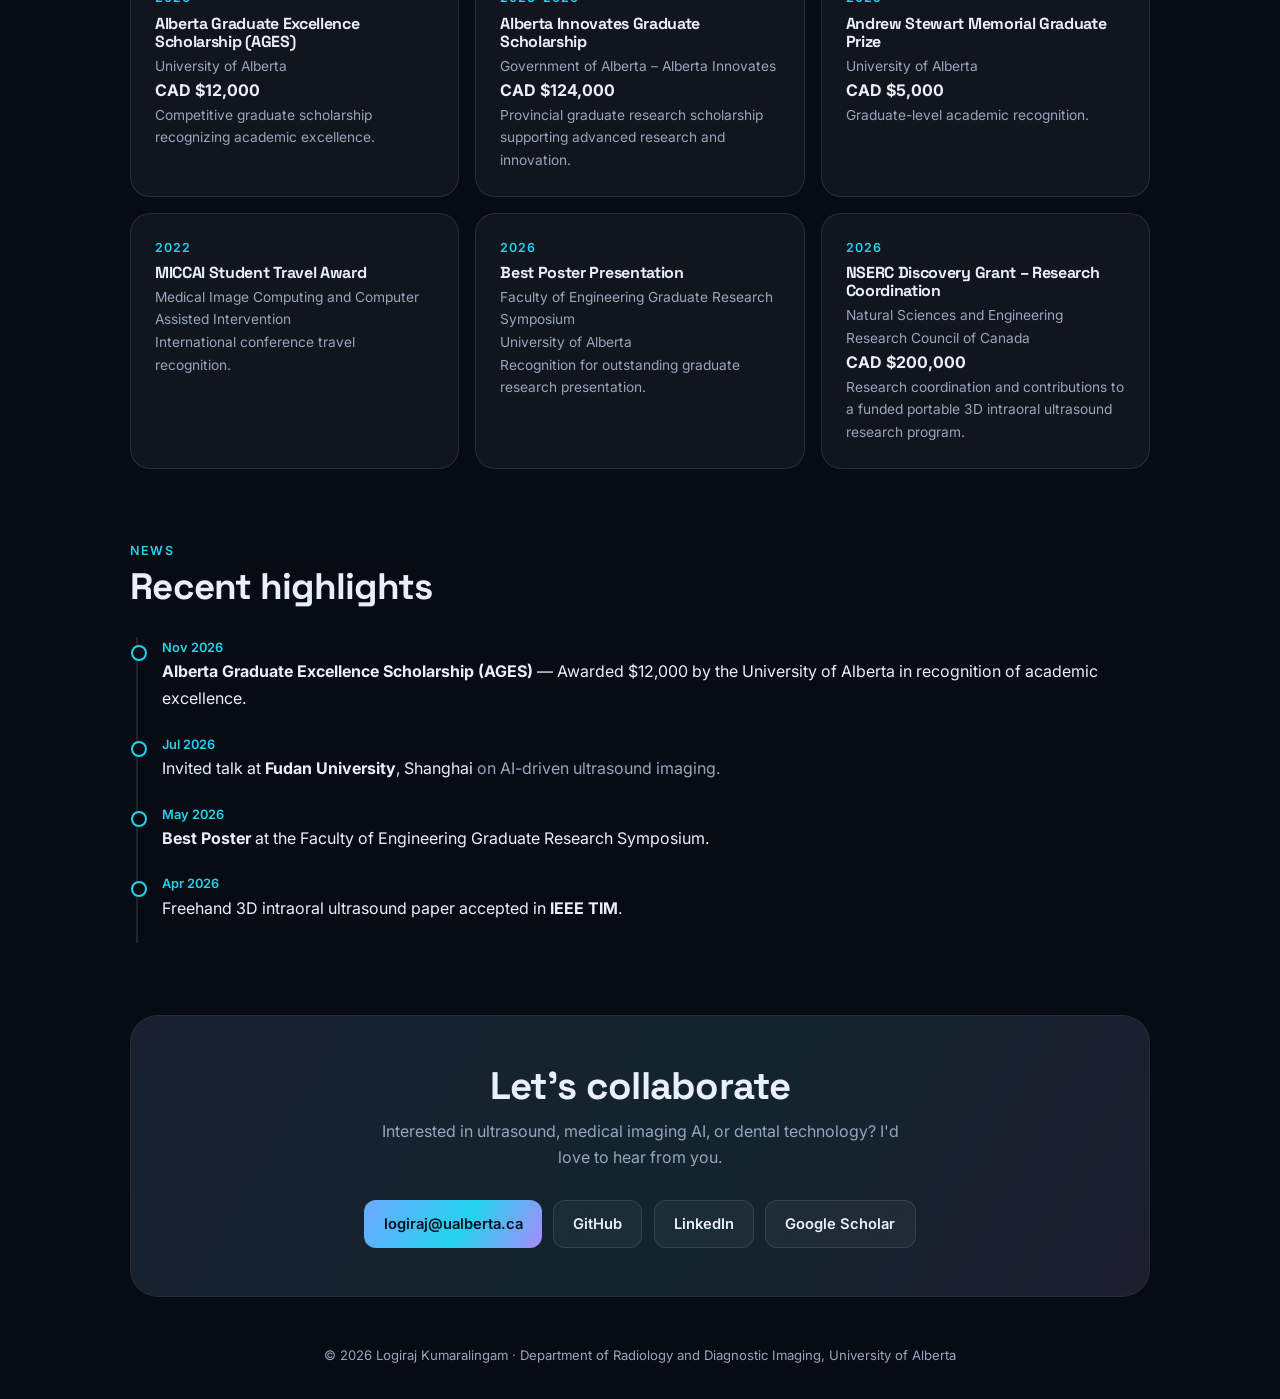
==== commit b3790f5c: "index.html" ====
--- a/index.html
+++ b/index.html
@@ -235,13 +235,6 @@
     </div>
 
     <div class="card reveal">
-      <div class="y">2021</div>
-      <h3>Excellent Paper Award</h3>
-      <p>IEEE International Conference on ICTer</p>
-      <p>Recognition for outstanding research contribution.</p>
-    </div>
-
-    <div class="card reveal">
       <div class="y">2022</div>
       <h3>MICCAI Student Travel Award</h3>
       <p>Medical Image Computing and Computer Assisted Intervention</p>
